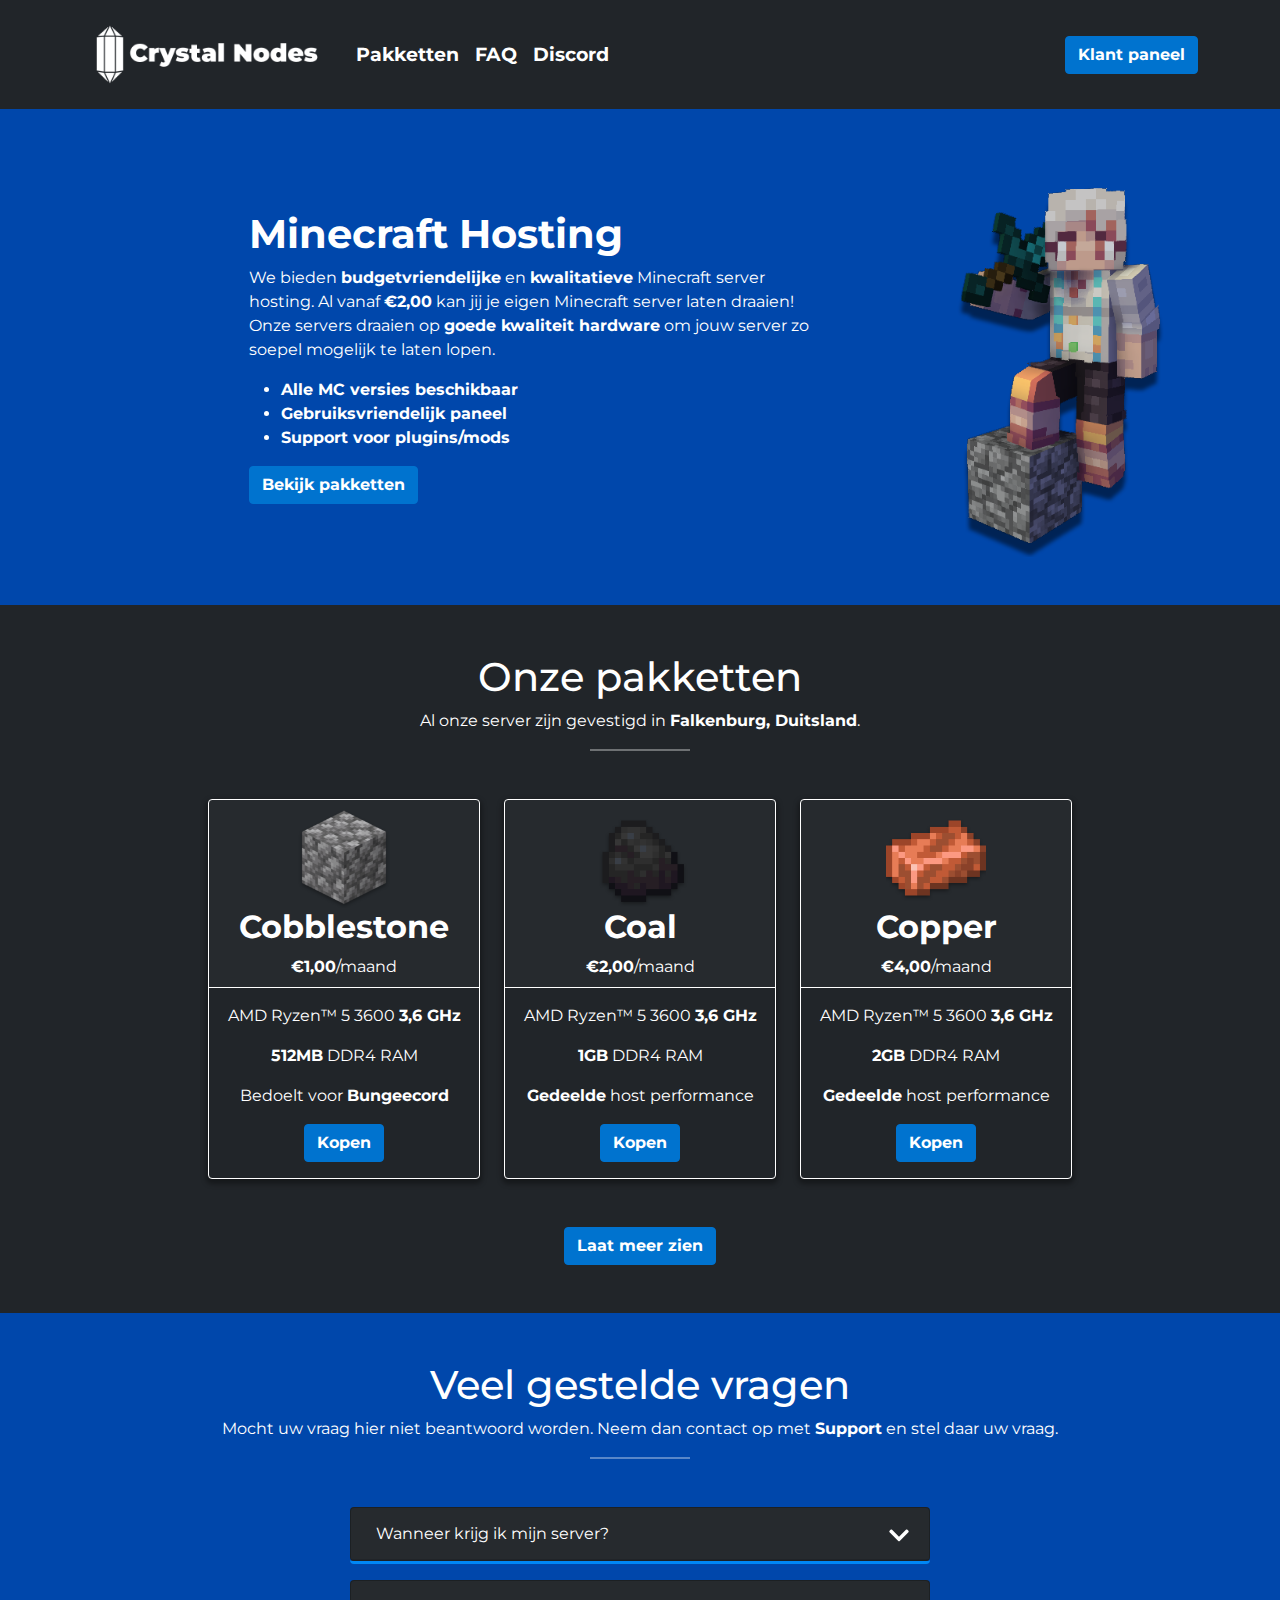
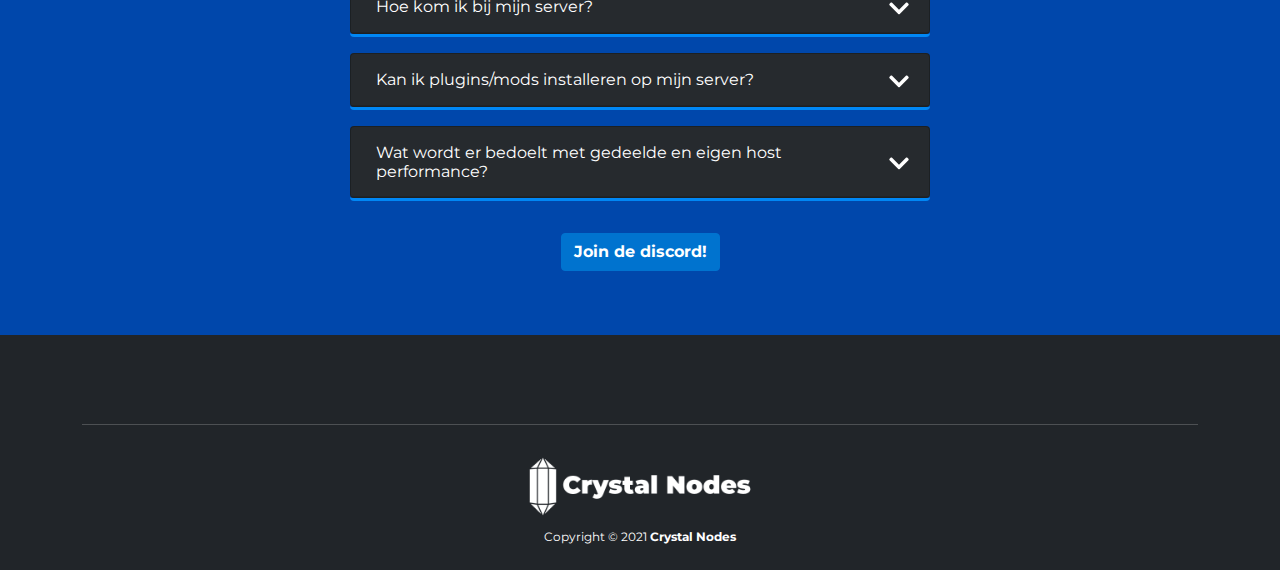
==== hosting/index.html @ 5965d4c7 "Footer aangepast" ====
<!DOCTYPE html>
<html lang="en">
<head>
    <meta charset="UTF-8">
    <meta http-equiv="X-UA-Compatible" content="IE=edge">
    <meta name="viewport" content="width=device-width, initial-scale=1.0">
    <link rel="shortcut icon" type="image/png" href="images/icons/cobblestone.png"/>
    <title>Cobble Hosting | Goedkope Minecraft server hosting!</title>
    <link rel="stylesheet" href="css/main.css">
    <link rel="stylesheet" href="css/bootstrap.min.css">
    <link rel="preconnect" href="https://fonts.googleapis.com">
    <link rel="preconnect" href="https://fonts.gstatic.com" crossorigin>
    <link href="https://fonts.googleapis.com/css2?family=Montserrat:ital,wght@0,100;0,200;0,300;0,400;0,500;0,600;0,700;0,800;0,900;1,100;1,200;1,300;1,400;1,500;1,600;1,700;1,800;1,900&display=swap" rel="stylesheet">
    <link rel="stylesheet" href="https://use.fontawesome.com/releases/v5.15.4/css/all.css" integrity="sha384-DyZ88mC6Up2uqS4h/KRgHuoeGwBcD4Ng9SiP4dIRy0EXTlnuz47vAwmeGwVChigm" crossorigin="anonymous">
</head>
<body>
    <nav class="navbar navbar-expand-lg navbar-dark bg-dark" aria-label="Eighth navbar example">
        <div class="container">
            <a class="navbar-brand" href="#">
                <img src="images/logo-new.png" width="250">
            </a>
            <button class="navbar-toggler" type="button" data-bs-toggle="collapse" data-bs-target="#navbarsExample07" aria-controls="navbarsExample07" aria-expanded="false" aria-label="Toggle navigation">
                <span class="navbar-toggler-icon"></span>
            </button>
            <div class="collapse navbar-collapse" id="navbarsExample07">
                <ul class="navbar-nav me-auto mb-2 mb-lg-0">
                    <li class="nav-item">
                        <a class="nav-link" href="#pakketten">Pakketten</a>
                    </li>
                    <li class="nav-item">
                        <a class="nav-link" href="#FAQ">FAQ</a>
                    </li>
                    <li class="nav-item">
                        <a class="nav-link" href="#" target="_blank">Discord</a>
                    </li>
                </ul>
                <a class="btn btn-primary" href="#" target="_blank" role="button">
                    <i class="fas fa-user"></i>
                    Klant paneel
                </a>
            </div>
        </div>
    </nav>
    <div class="container-fluid bg-cobalt text-white p-5">
        <div class="row justify-content-center align-items-center">
            <div class="col-lg-6">
                <h1><strong>Minecraft Hosting</strong></h1>
                <p>We bieden <strong>budgetvriendelijke</strong> en <strong>kwalitatieve</strong> Minecraft server hosting. Al vanaf <strong>€2,00</strong> kan jij je eigen Minecraft server laten draaien! Onze servers draaien op <strong>goede kwaliteit hardware</strong> om jouw server zo soepel mogelijk te laten lopen.</p>
                <ul>
                    <li><strong>Alle MC versies beschikbaar</strong></li>
                    <li><strong>Gebruiksvriendelijk paneel</strong></li>
                    <li><strong>Support voor plugins/mods</strong></li>
                </ul>
                <a class="btn btn-primary" href="#pakketten" role="button">Bekijk pakketten</a>
            </div>
            <div class="col-lg-2 desktop-only">
                <img src="images/plaatje-1.png" width="400">
            </div>
        </div>
    </div>
    <div class="container-fluid bg-dark text-white text-center" id="pakketten">
        <div class="row pakketten pt-5 justify-content-center">
            <h1>Onze pakketten</h1>
            <p>Al onze server zijn gevestigd in <strong>Falkenburg, Duitsland</strong>.</p>
            <div class="divider"></div>
        </div>
        <div class="row justify-content-center p-5">
            <div class="col-lg-3">
                <div class="card">
                    <div class="card-header">
                        <img class="icon" src="images/icons/cobblestone.png">
                        <h2><strong>Cobblestone</strong></h2>
                        <p><strong>€1,00</strong>/maand</p>
                    </div>
                    <div class="card-body">
                        <p class="card-text">AMD Ryzen™ 5 3600 <strong>3,6 GHz</strong></p>
                        <p class="card-text"><strong>512MB</strong> DDR4 RAM</p>
                        <p class="card-text">Bedoelt voor <strong>Bungeecord</strong></p>
                        <a href="#" class="btn btn-primary">
                            <i class="fas fa-shopping-cart"></i>
                            Kopen
                        </a>
                    </div>
                </div>
            </div>
            <div class="col-lg-3">
                <div class="card">
                    <div class="card-header">
                        <img class="icon" src="images/icons/coal.png">
                        <h2><strong>Coal</strong></h2>
                        <p><strong>€2,00</strong>/maand</p>
                    </div>
                    <div class="card-body">
                        <p class="card-text">AMD Ryzen™ 5 3600 <strong>3,6 GHz</strong></p>
                        <p class="card-text"><strong>1GB</strong> DDR4 RAM</p>
                        <p class="card-text"><strong>Gedeelde</strong> host performance</p>
                        <a href="#" class="btn btn-primary">
                            <i class="fas fa-shopping-cart"></i>
                            Kopen
                        </a>
                    </div>
                </div>
            </div>
            <div class="col-lg-3">
                <div class="card">
                    <div class="card-header">
                        <img class="icon" src="images/icons/copper.png">
                        <h2><strong>Copper</strong></h2>
                        <p><strong>€4,00</strong>/maand</p>
                    </div>
                    <div class="card-body">
                        <p class="card-text">AMD Ryzen™ 5 3600 <strong>3,6 GHz</strong></p>
                        <p class="card-text"><strong>2GB</strong> DDR4 RAM</p>
                        <p class="card-text"><strong>Gedeelde</strong> host performance</p>
                        <a href="#" class="btn btn-primary">
                            <i class="fas fa-shopping-cart"></i>
                            Kopen
                        </a>
                    </div>
                </div>
            </div>
        </div>
        <div class="row justify-content-center p-5 hidden" id="pakketten1">
            <div class="col-lg-3">
                <div class="card">
                    <div class="card-header">
                        <img class="icon" src="images/icons/iron.png">
                        <h2><strong>Iron</strong></h2>
                        <p><strong>€6,00</strong>/maand</p>
                    </div>
                    <div class="card-body">
                        <p class="card-text">AMD Ryzen™ 5 3600 <strong>3,6 GHz</strong></p>
                        <p class="card-text"><strong>3GB</strong> DDR4 RAM</p>
                        <p class="card-text"><strong>Gedeelde</strong> host performance</p>
                        <a href="#" class="btn btn-primary">
                            <i class="fas fa-shopping-cart"></i>
                            Kopen
                        </a>
                    </div>
                </div>
            </div>
            <div class="col-lg-3">
                <div class="card">
                    <div class="card-header">
                        <img class="icon" src="images/icons/gold.png">
                        <h2><strong>Gold</strong></h2>
                        <p><strong>€8,00</strong>/maand</p>
                    </div>
                    <div class="card-body">
                        <p class="card-text">AMD Ryzen™ 5 3600 <strong>3,6 GHz</strong></p>
                        <p class="card-text"><strong>4GB</strong> DDR4 RAM</p>
                        <p class="card-text"><strong>Gedeelde</strong> host performance</p>
                        <a href="#" class="btn btn-primary">
                            <i class="fas fa-shopping-cart"></i>
                            Kopen
                        </a>
                    </div>
                </div>
            </div>
            <div class="col-lg-3">
                <div class="card">
                    <div class="card-header">
                        <img class="icon" src="images/icons/redstone.png">
                        <h2><strong>Redstone</strong></h2>
                        <p><strong>€10,00</strong>/maand</p>
                    </div>
                    <div class="card-body">
                        <p class="card-text">AMD Ryzen™ 5 3600 <strong>3,6 GHz</strong></p>
                        <p class="card-text"><strong>5GB</strong> DDR4 RAM</p>
                        <p class="card-text"><strong>Gedeelde</strong> host performance</p>
                        <a href="#" class="btn btn-primary">
                            <i class="fas fa-shopping-cart"></i>
                            Kopen
                        </a>
                    </div>
                </div>
            </div>
        </div>
        <div class="row justify-content-center p-5 hidden" id="pakketten2">
            <div class="col-lg-3">
                <div class="card">
                    <div class="card-header">
                        <img class="icon" src="images/icons/lapis.png">
                        <h2><strong>Lapis</strong></h2>
                        <p><strong>€12,00</strong>/maand</p>
                    </div>
                    <div class="card-body">
                        <p class="card-text">AMD Ryzen™ 5 3600 <strong>3,6 GHz</strong></p>
                        <p class="card-text"><strong>6GB</strong> DDR4 RAM</p>
                        <p class="card-text"><strong>Gedeelde</strong> host performance</p>
                        <a href="#" class="btn btn-primary">
                            <i class="fas fa-shopping-cart"></i>
                            Kopen
                        </a>
                    </div>
                </div>
            </div>
            <div class="col-lg-3">
                <div class="card">
                    <div class="card-header">
                        <img class="icon" src="images/icons/emerald.png">
                        <h2><strong>Emerald</strong></h2>
                        <p><strong>€14,00</strong>/maand</p>
                    </div>
                    <div class="card-body">
                        <p class="card-text">AMD Ryzen™ 5 3600 <strong>3,6 GHz</strong></p>
                        <p class="card-text"><strong>7GB</strong> DDR4 RAM</p>
                        <p class="card-text"><strong>Gedeelde</strong> host performance</p>
                        <a href="#" class="btn btn-primary">
                            <i class="fas fa-shopping-cart"></i>
                            Kopen
                        </a>
                    </div>
                </div>
            </div>
            <div class="col-lg-3">
                <div class="card">
                    <div class="card-header">
                        <img class="icon" src="images/icons/diamond.png">
                        <h2><strong>Diamond</strong></h2>
                        <p><strong>€16,00</strong>/maand</p>
                    </div>
                    <div class="card-body">
                        <p class="card-text">AMD Ryzen™ 5 3600 <strong>3,6 GHz</strong></p>
                        <p class="card-text"><strong>8GB</strong> DDR4 RAM</p>
                        <p class="card-text"><strong>Gedeelde</strong> host performance</p>
                        <a href="#" class="btn btn-primary">
                            <i class="fas fa-shopping-cart"></i>
                            Kopen
                        </a>
                    </div>
                </div>
            </div>
        </div>
        <div class="row justify-content-center p-5 hidden" id="pakketten3">
            <div class="col-lg-3">
                <div class="card card-gold">
                    <div class="card-header card-header-gold">
                        <img class="icon" src="images/icons/netherite.png">
                        <h2><strong>Netherite</strong></h2>
                        <p><strong>€22,00</strong>/maand</p>
                    </div>
                    <div class="card-body">
                        <p class="card-text">AMD Ryzen™ 5 3600 <strong>3,6 GHz</strong></p>
                        <p class="card-text"><strong>12GB</strong> DDR4 RAM</p>
                        <p class="card-text"><strong>Eigen</strong> host performance</p>
                        <a href="#" class="btn btn-primary">
                            <i class="fas fa-shopping-cart"></i>
                            Kopen
                        </a>
                    </div>
                </div>
            </div>
            <div class="col-lg-3">
                <div class="card card-gold">
                    <div class="card-header card-header-gold">
                        <img class="icon" src="images/icons/obsidian.png">
                        <h2><strong>Obsidian</strong></h2>
                        <p><strong>€28,00</strong>/maand</p>
                    </div>
                    <div class="card-body">
                        <p class="card-text">AMD Ryzen™ 5 3600 <strong>3,6 GHz</strong></p>
                        <p class="card-text"><strong>16GB</strong> DDR4 RAM</p>
                        <p class="card-text"><strong>Eigen</strong> host performance</p>
                        <a href="#" class="btn btn-primary">
                            <i class="fas fa-shopping-cart"></i>
                            Kopen
                        </a>
                    </div>
                </div>
            </div>
            <div class="col-lg-3">
                <div class="card card-gold">
                    <div class="card-header card-header-gold">
                        <img class="icon" src="images/icons/bedrock.png">
                        <h2><strong>Bedrock</strong></h2>
                        <p><strong>€56,00</strong>/maand</p>
                    </div>
                    <div class="card-body">
                        <p class="card-text">AMD Ryzen™ 5 3600 <strong>3,6 GHz</strong></p>
                        <p class="card-text"><strong>32GB</strong> DDR4 RAM</p>
                        <p class="card-text"><strong>Eigen</strong> host performance</p>
                        <a href="#" class="btn btn-primary">
                            <i class="fas fa-shopping-cart"></i>
                            Kopen
                        </a>
                    </div>
                </div>
            </div>
        </div>
        <div class="row pakketten pb-5">
            <div class="col">
                <button type="button" class="btn btn-primary" id="pakkettenBtn">Laat meer zien</button>
            </div>
        </div>
    </div>
    <div class="container-fluid bg-cobalt text-white p-5" id="FAQ">
        <div class="row vragen pb-5 justify-content-center text-center">
            <h1>Veel gestelde vragen</h1>
            <p>Mocht uw vraag hier niet beantwoord worden. Neem dan contact op met <strong>Support</strong> en stel daar uw vraag.</p>
            <div class="divider"></div>
        </div>
        <div class="row justify-content-center">
            <div class="col-lg-6">
                <div class="accordion mb-3">
                    <div class="accordion-item bg-dark text-white">
                        <h2 class="accordion-header">
                            <button class="accordion-button text-white" type="button" data-bs-toggle="collapse" data-bs-target="#vraag1">
                                <i class="fas fa-question-circle"></i>
                                Wanneer krijg ik mijn server?
                            </button>
                        </h2>
                        <div id="vraag1" class="accordion-collapse collapse">
                            <div class="accordion-body">
                                Zo gauw je jouw betaling voltooid gaat het systeem aan de slag met het aanmaken van uw server. Dit kan enkele minuten duren. Wanneer alles voltooid is zal je een e-mail krijg met uw inloggegevens om bij de server te kunnen.
                            </div>
                        </div>
                    </div>
                </div>
                <div class="accordion mb-3">
                    <div class="accordion-item bg-dark text-white">
                        <h2 class="accordion-header">
                            <button class="accordion-button text-white" type="button" data-bs-toggle="collapse" data-bs-target="#vraag2">
                                <i class="fas fa-question-circle"></i>
                                Hoe kom ik bij mijn server?
                            </button>
                        </h2>
                        <div id="vraag2" class="accordion-collapse collapse">
                            <div class="accordion-body">
                                Als je een server hebt gekocht kan je naar <a href="#">panel.cobble.host</a> gaan. Wanneer je ingelogd bent zie je daar je server staan.
                            </div>
                        </div>
                    </div>
                </div>
                <div class="accordion mb-3">
                    <div class="accordion-item bg-dark text-white">
                        <h2 class="accordion-header">
                            <button class="accordion-button text-white" type="button" data-bs-toggle="collapse" data-bs-target="#vraag3">
                                <i class="fas fa-question-circle"></i>
                                Kan ik plugins/mods installeren op mijn server?
                            </button>
                        </h2>
                        <div id="vraag3" class="accordion-collapse collapse">
                            <div class="accordion-body">
                                Ja dit kan! Je kan doormiddel van het panel of SFTP bestanden uploaden in je server!
                            </div>
                        </div>
                    </div>
                </div>
                <div class="accordion mb-3">
                    <div class="accordion-item bg-dark text-white">
                        <h2 class="accordion-header">
                            <button class="accordion-button text-white" type="button" data-bs-toggle="collapse" data-bs-target="#vraag4">
                                <i class="fas fa-question-circle"></i>
                                Wat wordt er bedoelt met gedeelde en eigen host performance?
                            </button>
                        </h2>
                        <div id="vraag4" class="accordion-collapse collapse">
                            <div class="accordion-body">
                                <p>Gedeeld betekent dat jouw server samen draait met een aantal andere server onder een core. Je deelt de server performance met elkaar.</p>
                                <p>Vanaf hogere pakketten kom je in aanmerking om je server te laten draaien op een eigen stuk in de server. Je deelt dan geen performance met anderen.</p>
                            </div>
                        </div>
                    </div>
                </div>
            </div>
            <div class="row py-3">
                <div class="col text-center">
                    <a class="btn btn-primary" href="#" target="_blank" role="button">
                        <i class="fab fa-discord"></i>
                        Join de discord!
                    </a>
                </div>
            </div>
        </div>
    </div>
    <footer class="bg-dark text-white py-4">
        <div class="container text-center">
            <p class="socials">
                <a href="#" target="_blank">
                    <i class="fab fa-discord"></i>
                </a>
                <a href="#" target="_blank">
                    <i class="fab fa-twitter"></i>
                </a>
            </p>
            <img src="images/logo-new.png" width="250">
            <p class="m-0 copyright">
               Copyright &copy; 2021 <strong>Crystal Nodes</strong>
            </p>
        </div>
      </footer>
    <script src="js/bootstrap.bundle.min.js"></script>
    <script src="js/pakketten.js"></script>
</body>
</html>
---- hosting/css/main.css ----
* {
    font-family: 'Montserrat', sans-serif;
}

.nav-item {
    font-size: 1.2em;
    font-weight: bold;
}

.nav-link {
    color: white !important;
}

.btn {
    font-weight: bold !important;
}

.bg-cobalt {
    /*background-color: rgb(129, 227, 251);*/
    background-color: rgb(0,71,171);
}

@media only screen and (max-width: 991px) {
    .desktop-only {
        display: none;
    }

    .card {
        margin-bottom: 10px;
    }
}

.card {
    color: white;
    text-align: center;
    background-color: rgba(0,0,0,0) !important;
    border: 1px solid white !important;
    -webkit-box-shadow: 0px 3px 5px 2px rgba(0,0,0,0.35);
    -moz-box-shadow: 0px 3px 5px 2px rgba(0,0,0,0.35);
    box-shadow: 0px 3px 5px 2px rgba(0,0,0,0.35);
}

.card-header {
    background-color: rgba(255,255,255,0.025) !important;
    border-bottom: 1px solid white !important;
}

.card-gold {
    border: 2px solid rgb(0,71,171) !important;
}

.card-header-gold {
    border-bottom: 2px solid rgb(0,71,171) !important;
}

.card-header p {
    margin: 0;
}

.accordion-button:not(.collapsed)::after {
    background-image: url(../images/arrows/arrow-down.svg) !important;
    transform: rotate(0deg) !important;
}

.accordion-button::after {
    background-image: url(../images/arrows/arrow-down.svg) !important;
}

.icon {
    width: 100px;
}

.socials a {
    color: white;
    text-decoration: none;
    padding: 5px;
}

.socials a:hover {
    color: rgb(189, 189, 189);
}

.socials a i {
    font-size: 30px;
}

.accordion-body p {
    margin-bottom: 0 !important;
}

.hidden {
    display: none !important;
}

.animation {
    animation-name: fadeIn;
    animation-duration: 1s;
}

@keyframes fadeIn {
    0%   {opacity: 0;}
    100% {opacity: 1;}
}

.accordion-button:focus {
    outline: none !important;
    box-shadow: none !important;
}

.btn {
    background-color: rgb(0,115,207) !important;
    border-color: rgb(0,115,207) !important;
}

.btn:hover {
    background-color: rgb(0, 135, 245) !important;
    border-color: rgb(0, 135, 245) !important;
}

.accordion {
    border-radius: .25em;
    border-bottom: 3px solid rgb(0, 135, 245) !important;
}

.accordion-button {
    background-color: rgba(255,255,255,0.025) !important;
}

.divider {
    width: 100px !important;
    border: 1px solid rgba(255,255,255,0.35);
}

.socials {
    padding-bottom: 20px;
    margin-bottom: 20px !important;
    border-bottom: 1px solid rgba(255,255,255,0.20);
}

.fa-question-circle {
    padding-right: 5px;
}

.copyright {
    font-size: 0.75em;
}
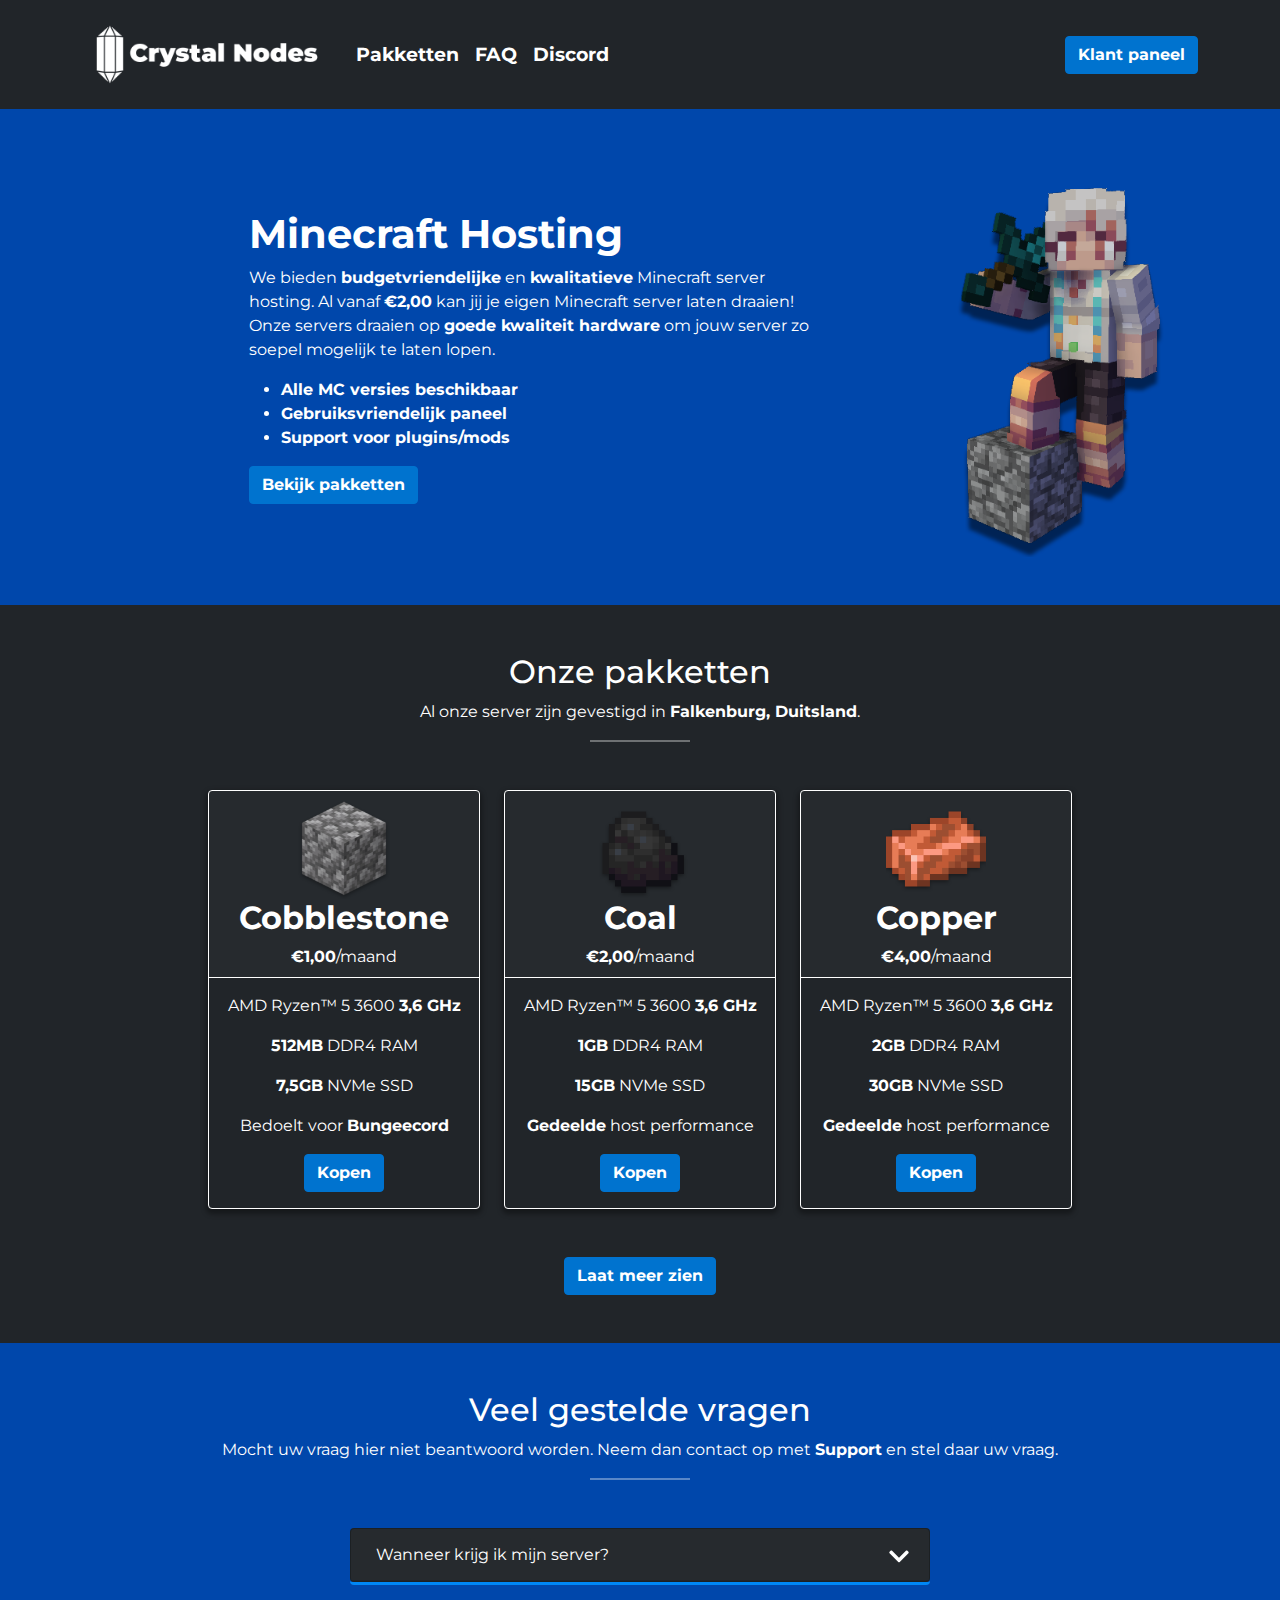
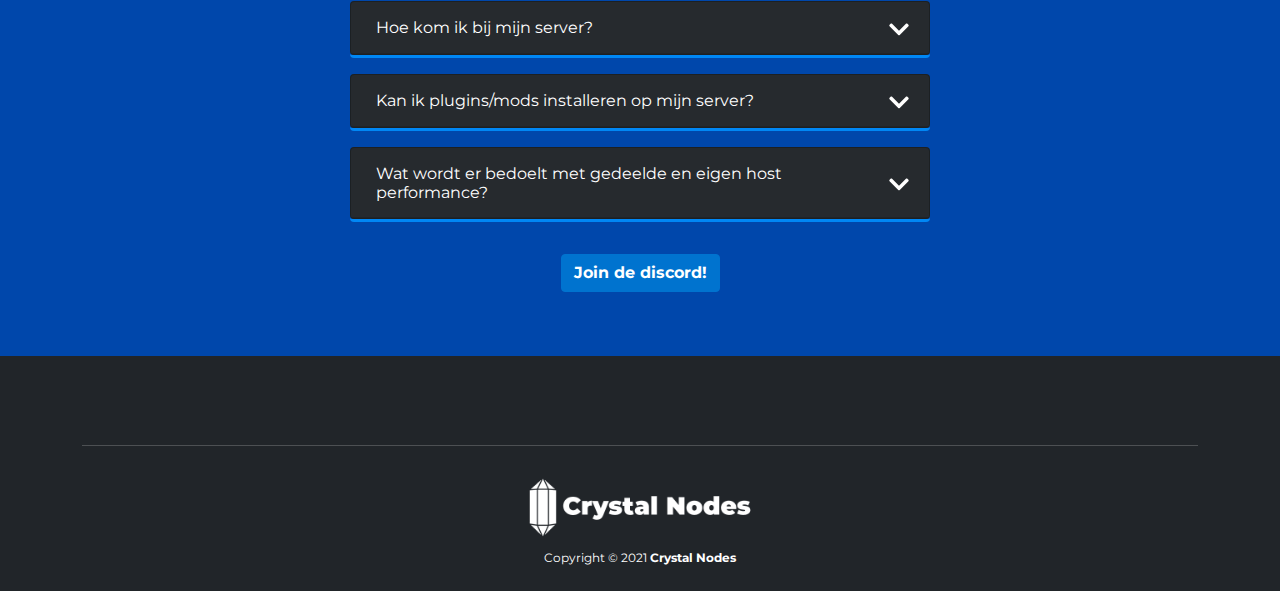
==== commit 96df739f: "Aanpassing voor SEO" ====
--- a/hosting/index.html
+++ b/hosting/index.html
@@ -4,20 +4,27 @@
     <meta charset="UTF-8">
     <meta http-equiv="X-UA-Compatible" content="IE=edge">
     <meta name="viewport" content="width=device-width, initial-scale=1.0">
-    <link rel="shortcut icon" type="image/png" href="images/icons/cobblestone.png"/>
-    <title>Cobble Hosting | Goedkope Minecraft server hosting!</title>
+    <link rel="shortcut icon" type="image/png" href="images/favicon.png"/>
+    <!-- SEO tags -->
+    <title>Crystal Nodes | Goedkope Minecraft server hosting!</title>
+    <meta name="description" content="We bieden budgetvriendelijke en kwalitatieve Minecraft server hosting. Al vanaf €2,00 kan jij je eigen Minecraft server laten draaien! Onze servers draaien op goede kwaliteit hardware om jouw server zo soepel mogelijk te laten lopen.">
+    <meta name="og:title" property="og:title" content="Crystal Nodes | Goedkope Minecraft server hosting!">
+    <meta name="robots" content="index, follow">
+    <!-- CSS tags -->
     <link rel="stylesheet" href="css/main.css">
     <link rel="stylesheet" href="css/bootstrap.min.css">
+    <!-- Google Fonts -->
     <link rel="preconnect" href="https://fonts.googleapis.com">
     <link rel="preconnect" href="https://fonts.gstatic.com" crossorigin>
     <link href="https://fonts.googleapis.com/css2?family=Montserrat:ital,wght@0,100;0,200;0,300;0,400;0,500;0,600;0,700;0,800;0,900;1,100;1,200;1,300;1,400;1,500;1,600;1,700;1,800;1,900&display=swap" rel="stylesheet">
+    <!-- Font Awesome -->
     <link rel="stylesheet" href="https://use.fontawesome.com/releases/v5.15.4/css/all.css" integrity="sha384-DyZ88mC6Up2uqS4h/KRgHuoeGwBcD4Ng9SiP4dIRy0EXTlnuz47vAwmeGwVChigm" crossorigin="anonymous">
 </head>
 <body>
     <nav class="navbar navbar-expand-lg navbar-dark bg-dark" aria-label="Eighth navbar example">
         <div class="container">
             <a class="navbar-brand" href="#">
-                <img src="images/logo-new.png" width="250">
+                <img src="images/logo.png" alt="Crystal Nodes logo" width="250">
             </a>
             <button class="navbar-toggler" type="button" data-bs-toggle="collapse" data-bs-target="#navbarsExample07" aria-controls="navbarsExample07" aria-expanded="false" aria-label="Toggle navigation">
                 <span class="navbar-toggler-icon"></span>
@@ -54,13 +61,13 @@
                 <a class="btn btn-primary" href="#pakketten" role="button">Bekijk pakketten</a>
             </div>
             <div class="col-lg-2 desktop-only">
-                <img src="images/plaatje-1.png" width="400">
+                <img src="images/banner.png" alt="Banner image" width="400">
             </div>
         </div>
     </div>
     <div class="container-fluid bg-dark text-white text-center" id="pakketten">
         <div class="row pakketten pt-5 justify-content-center">
-            <h1>Onze pakketten</h1>
+            <h2>Onze pakketten</h2>
             <p>Al onze server zijn gevestigd in <strong>Falkenburg, Duitsland</strong>.</p>
             <div class="divider"></div>
         </div>
@@ -68,13 +75,14 @@
             <div class="col-lg-3">
                 <div class="card">
                     <div class="card-header">
-                        <img class="icon" src="images/icons/cobblestone.png">
+                        <img class="icon" src="images/icons/cobblestone.png" alt="Cobblestone icon">
                         <h2><strong>Cobblestone</strong></h2>
                         <p><strong>€1,00</strong>/maand</p>
                     </div>
                     <div class="card-body">
                         <p class="card-text">AMD Ryzen™ 5 3600 <strong>3,6 GHz</strong></p>
                         <p class="card-text"><strong>512MB</strong> DDR4 RAM</p>
+                        <p class="card-text"><strong>7,5GB</strong> NVMe SSD</p>
                         <p class="card-text">Bedoelt voor <strong>Bungeecord</strong></p>
                         <a href="#" class="btn btn-primary">
                             <i class="fas fa-shopping-cart"></i>
@@ -86,31 +94,33 @@
             <div class="col-lg-3">
                 <div class="card">
                     <div class="card-header">
-                        <img class="icon" src="images/icons/coal.png">
+                        <img class="icon" src="images/icons/coal.png" alt="Coal icon">
                         <h2><strong>Coal</strong></h2>
                         <p><strong>€2,00</strong>/maand</p>
                     </div>
                     <div class="card-body">
                         <p class="card-text">AMD Ryzen™ 5 3600 <strong>3,6 GHz</strong></p>
                         <p class="card-text"><strong>1GB</strong> DDR4 RAM</p>
-                        <p class="card-text"><strong>Gedeelde</strong> host performance</p>
-                        <a href="#" class="btn btn-primary">
-                            <i class="fas fa-shopping-cart"></i>
-                            Kopen
-                        </a>
-                    </div>
-                </div>
-            </div>
-            <div class="col-lg-3">
-                <div class="card">
-                    <div class="card-header">
-                        <img class="icon" src="images/icons/copper.png">
+                        <p class="card-text"><strong>15GB</strong> NVMe SSD</p>
+                        <p class="card-text"><strong>Gedeelde</strong> host performance</p>
+                        <a href="#" class="btn btn-primary">
+                            <i class="fas fa-shopping-cart"></i>
+                            Kopen
+                        </a>
+                    </div>
+                </div>
+            </div>
+            <div class="col-lg-3">
+                <div class="card">
+                    <div class="card-header">
+                        <img class="icon" src="images/icons/copper.png" alt="Copper icon">
                         <h2><strong>Copper</strong></h2>
                         <p><strong>€4,00</strong>/maand</p>
                     </div>
                     <div class="card-body">
                         <p class="card-text">AMD Ryzen™ 5 3600 <strong>3,6 GHz</strong></p>
                         <p class="card-text"><strong>2GB</strong> DDR4 RAM</p>
+                        <p class="card-text"><strong>30GB</strong> NVMe SSD</p>
                         <p class="card-text"><strong>Gedeelde</strong> host performance</p>
                         <a href="#" class="btn btn-primary">
                             <i class="fas fa-shopping-cart"></i>
@@ -124,49 +134,52 @@
             <div class="col-lg-3">
                 <div class="card">
                     <div class="card-header">
-                        <img class="icon" src="images/icons/iron.png">
+                        <img class="icon" src="images/icons/iron.png" alt="Iron icon">
                         <h2><strong>Iron</strong></h2>
                         <p><strong>€6,00</strong>/maand</p>
                     </div>
                     <div class="card-body">
                         <p class="card-text">AMD Ryzen™ 5 3600 <strong>3,6 GHz</strong></p>
                         <p class="card-text"><strong>3GB</strong> DDR4 RAM</p>
-                        <p class="card-text"><strong>Gedeelde</strong> host performance</p>
-                        <a href="#" class="btn btn-primary">
-                            <i class="fas fa-shopping-cart"></i>
-                            Kopen
-                        </a>
-                    </div>
-                </div>
-            </div>
-            <div class="col-lg-3">
-                <div class="card">
-                    <div class="card-header">
-                        <img class="icon" src="images/icons/gold.png">
+                        <p class="card-text"><strong>45GB</strong> NVMe SSD</p>
+                        <p class="card-text"><strong>Gedeelde</strong> host performance</p>
+                        <a href="#" class="btn btn-primary">
+                            <i class="fas fa-shopping-cart"></i>
+                            Kopen
+                        </a>
+                    </div>
+                </div>
+            </div>
+            <div class="col-lg-3">
+                <div class="card">
+                    <div class="card-header">
+                        <img class="icon" src="images/icons/gold.png" alt="Gold icon">
                         <h2><strong>Gold</strong></h2>
                         <p><strong>€8,00</strong>/maand</p>
                     </div>
                     <div class="card-body">
                         <p class="card-text">AMD Ryzen™ 5 3600 <strong>3,6 GHz</strong></p>
                         <p class="card-text"><strong>4GB</strong> DDR4 RAM</p>
-                        <p class="card-text"><strong>Gedeelde</strong> host performance</p>
-                        <a href="#" class="btn btn-primary">
-                            <i class="fas fa-shopping-cart"></i>
-                            Kopen
-                        </a>
-                    </div>
-                </div>
-            </div>
-            <div class="col-lg-3">
-                <div class="card">
-                    <div class="card-header">
-                        <img class="icon" src="images/icons/redstone.png">
+                        <p class="card-text"><strong>60GB</strong> NVMe SSD</p>
+                        <p class="card-text"><strong>Gedeelde</strong> host performance</p>
+                        <a href="#" class="btn btn-primary">
+                            <i class="fas fa-shopping-cart"></i>
+                            Kopen
+                        </a>
+                    </div>
+                </div>
+            </div>
+            <div class="col-lg-3">
+                <div class="card">
+                    <div class="card-header">
+                        <img class="icon" src="images/icons/redstone.png" alt="Redstone icon">
                         <h2><strong>Redstone</strong></h2>
                         <p><strong>€10,00</strong>/maand</p>
                     </div>
                     <div class="card-body">
                         <p class="card-text">AMD Ryzen™ 5 3600 <strong>3,6 GHz</strong></p>
                         <p class="card-text"><strong>5GB</strong> DDR4 RAM</p>
+                        <p class="card-text"><strong>75GB</strong> NVMe SSD</p>
                         <p class="card-text"><strong>Gedeelde</strong> host performance</p>
                         <a href="#" class="btn btn-primary">
                             <i class="fas fa-shopping-cart"></i>
@@ -180,49 +193,52 @@
             <div class="col-lg-3">
                 <div class="card">
                     <div class="card-header">
-                        <img class="icon" src="images/icons/lapis.png">
+                        <img class="icon" src="images/icons/lapis.png" alt="Lapis icon">
                         <h2><strong>Lapis</strong></h2>
                         <p><strong>€12,00</strong>/maand</p>
                     </div>
                     <div class="card-body">
                         <p class="card-text">AMD Ryzen™ 5 3600 <strong>3,6 GHz</strong></p>
                         <p class="card-text"><strong>6GB</strong> DDR4 RAM</p>
-                        <p class="card-text"><strong>Gedeelde</strong> host performance</p>
-                        <a href="#" class="btn btn-primary">
-                            <i class="fas fa-shopping-cart"></i>
-                            Kopen
-                        </a>
-                    </div>
-                </div>
-            </div>
-            <div class="col-lg-3">
-                <div class="card">
-                    <div class="card-header">
-                        <img class="icon" src="images/icons/emerald.png">
+                        <p class="card-text"><strong>90GB</strong> NVMe SSD</p>
+                        <p class="card-text"><strong>Gedeelde</strong> host performance</p>
+                        <a href="#" class="btn btn-primary">
+                            <i class="fas fa-shopping-cart"></i>
+                            Kopen
+                        </a>
+                    </div>
+                </div>
+            </div>
+            <div class="col-lg-3">
+                <div class="card">
+                    <div class="card-header">
+                        <img class="icon" src="images/icons/emerald.png" alt="Emerald icon">
                         <h2><strong>Emerald</strong></h2>
                         <p><strong>€14,00</strong>/maand</p>
                     </div>
                     <div class="card-body">
                         <p class="card-text">AMD Ryzen™ 5 3600 <strong>3,6 GHz</strong></p>
                         <p class="card-text"><strong>7GB</strong> DDR4 RAM</p>
-                        <p class="card-text"><strong>Gedeelde</strong> host performance</p>
-                        <a href="#" class="btn btn-primary">
-                            <i class="fas fa-shopping-cart"></i>
-                            Kopen
-                        </a>
-                    </div>
-                </div>
-            </div>
-            <div class="col-lg-3">
-                <div class="card">
-                    <div class="card-header">
-                        <img class="icon" src="images/icons/diamond.png">
+                        <p class="card-text"><strong>105GB</strong> NVMe SSD</p>
+                        <p class="card-text"><strong>Gedeelde</strong> host performance</p>
+                        <a href="#" class="btn btn-primary">
+                            <i class="fas fa-shopping-cart"></i>
+                            Kopen
+                        </a>
+                    </div>
+                </div>
+            </div>
+            <div class="col-lg-3">
+                <div class="card">
+                    <div class="card-header">
+                        <img class="icon" src="images/icons/diamond.png" alt="Diamond icon">
                         <h2><strong>Diamond</strong></h2>
                         <p><strong>€16,00</strong>/maand</p>
                     </div>
                     <div class="card-body">
                         <p class="card-text">AMD Ryzen™ 5 3600 <strong>3,6 GHz</strong></p>
                         <p class="card-text"><strong>8GB</strong> DDR4 RAM</p>
+                        <p class="card-text"><strong>120GB</strong> NVMe SSD</p>
                         <p class="card-text"><strong>Gedeelde</strong> host performance</p>
                         <a href="#" class="btn btn-primary">
                             <i class="fas fa-shopping-cart"></i>
@@ -236,13 +252,14 @@
             <div class="col-lg-3">
                 <div class="card card-gold">
                     <div class="card-header card-header-gold">
-                        <img class="icon" src="images/icons/netherite.png">
+                        <img class="icon" src="images/icons/netherite.png" alt="Netherite icon">
                         <h2><strong>Netherite</strong></h2>
                         <p><strong>€22,00</strong>/maand</p>
                     </div>
                     <div class="card-body">
                         <p class="card-text">AMD Ryzen™ 5 3600 <strong>3,6 GHz</strong></p>
                         <p class="card-text"><strong>12GB</strong> DDR4 RAM</p>
+                        <p class="card-text"><strong>180GB</strong> NVMe SSD</p>
                         <p class="card-text"><strong>Eigen</strong> host performance</p>
                         <a href="#" class="btn btn-primary">
                             <i class="fas fa-shopping-cart"></i>
@@ -254,13 +271,14 @@
             <div class="col-lg-3">
                 <div class="card card-gold">
                     <div class="card-header card-header-gold">
-                        <img class="icon" src="images/icons/obsidian.png">
+                        <img class="icon" src="images/icons/obsidian.png" alt="Obsidian icon">
                         <h2><strong>Obsidian</strong></h2>
                         <p><strong>€28,00</strong>/maand</p>
                     </div>
                     <div class="card-body">
                         <p class="card-text">AMD Ryzen™ 5 3600 <strong>3,6 GHz</strong></p>
                         <p class="card-text"><strong>16GB</strong> DDR4 RAM</p>
+                        <p class="card-text"><strong>240GB</strong> NVMe SSD</p>
                         <p class="card-text"><strong>Eigen</strong> host performance</p>
                         <a href="#" class="btn btn-primary">
                             <i class="fas fa-shopping-cart"></i>
@@ -272,13 +290,14 @@
             <div class="col-lg-3">
                 <div class="card card-gold">
                     <div class="card-header card-header-gold">
-                        <img class="icon" src="images/icons/bedrock.png">
+                        <img class="icon" src="images/icons/bedrock.png" alt="Bedrock icon">
                         <h2><strong>Bedrock</strong></h2>
                         <p><strong>€56,00</strong>/maand</p>
                     </div>
                     <div class="card-body">
                         <p class="card-text">AMD Ryzen™ 5 3600 <strong>3,6 GHz</strong></p>
                         <p class="card-text"><strong>32GB</strong> DDR4 RAM</p>
+                        <p class="card-text"><strong>480GB</strong> NVMe SSD</p>
                         <p class="card-text"><strong>Eigen</strong> host performance</p>
                         <a href="#" class="btn btn-primary">
                             <i class="fas fa-shopping-cart"></i>
@@ -296,7 +315,7 @@
     </div>
     <div class="container-fluid bg-cobalt text-white p-5" id="FAQ">
         <div class="row vragen pb-5 justify-content-center text-center">
-            <h1>Veel gestelde vragen</h1>
+            <h2>Veel gestelde vragen</h2>
             <p>Mocht uw vraag hier niet beantwoord worden. Neem dan contact op met <strong>Support</strong> en stel daar uw vraag.</p>
             <div class="divider"></div>
         </div>
@@ -384,7 +403,7 @@
                     <i class="fab fa-twitter"></i>
                 </a>
             </p>
-            <img src="images/logo-new.png" width="250">
+            <img src="images/logo.png" alt="Crystal Nodes logo" width="250">
             <p class="m-0 copyright">
                Copyright &copy; 2021 <strong>Crystal Nodes</strong>
             </p>
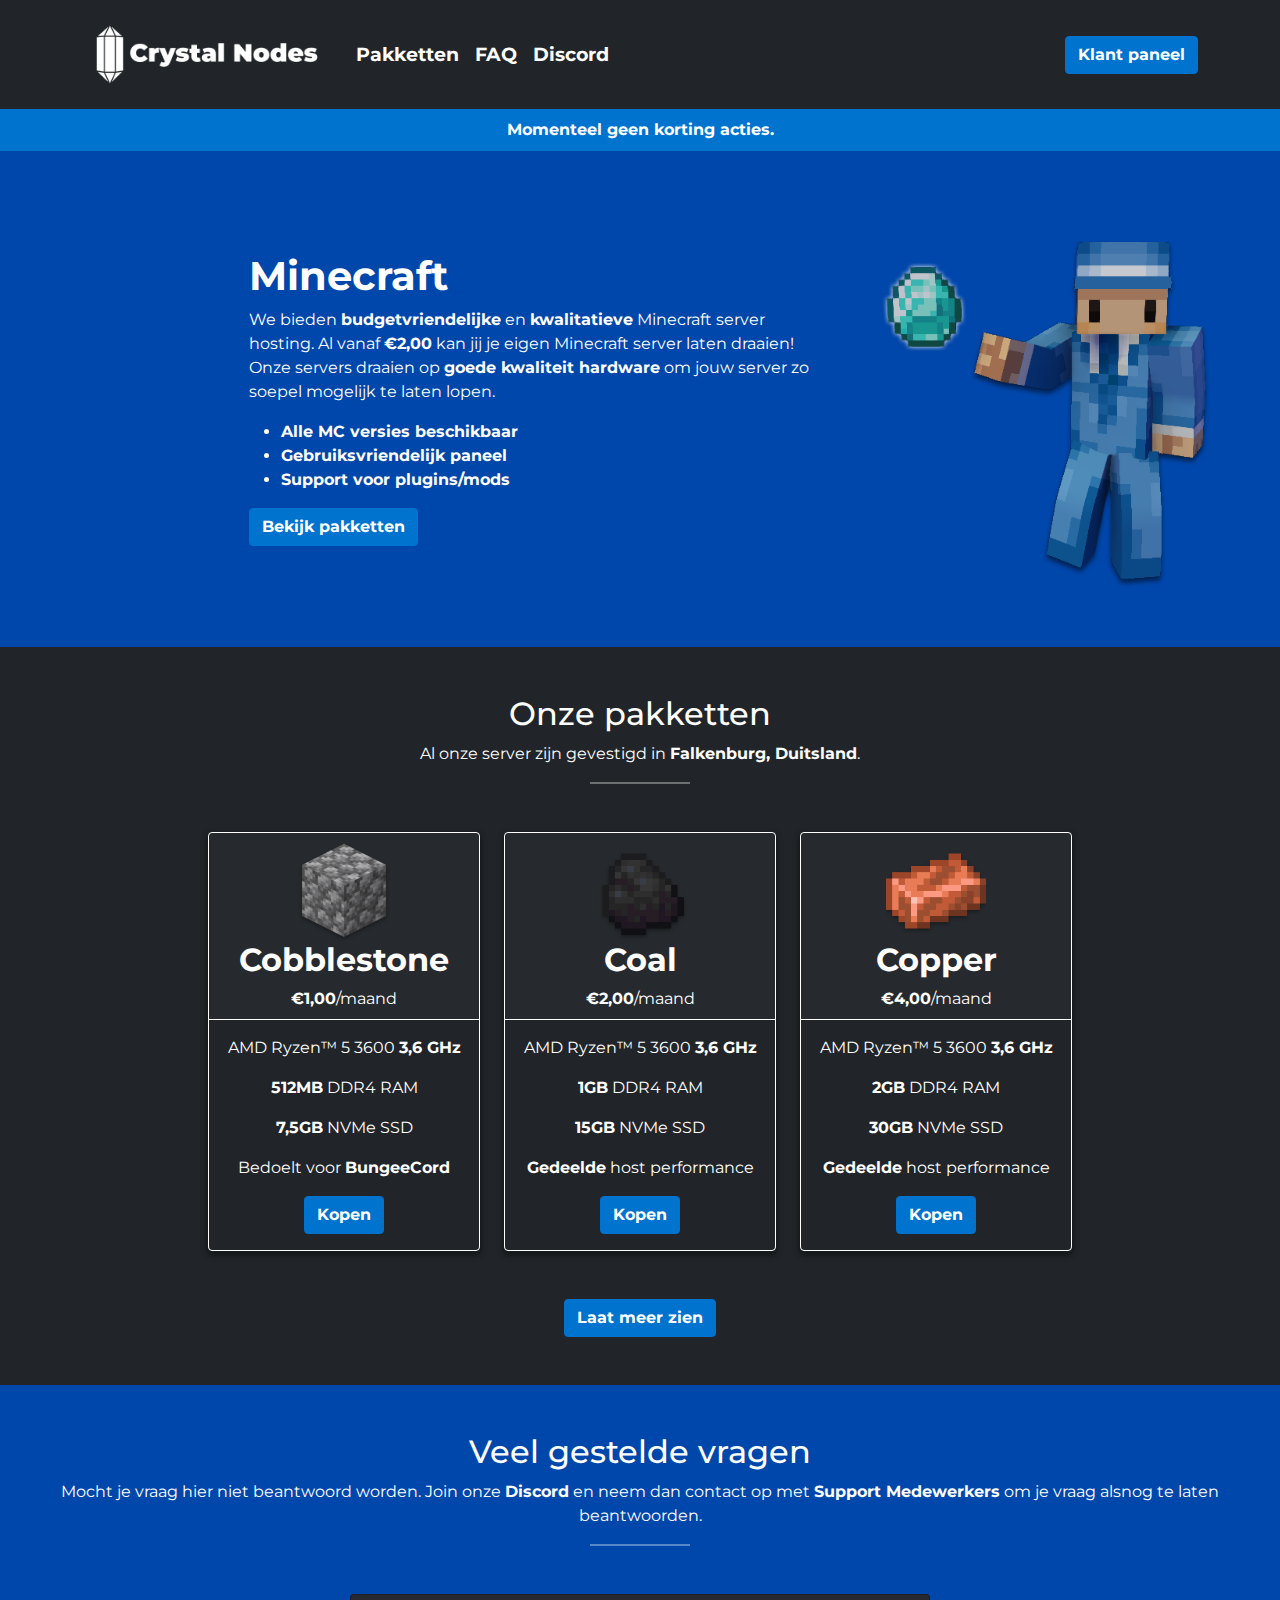
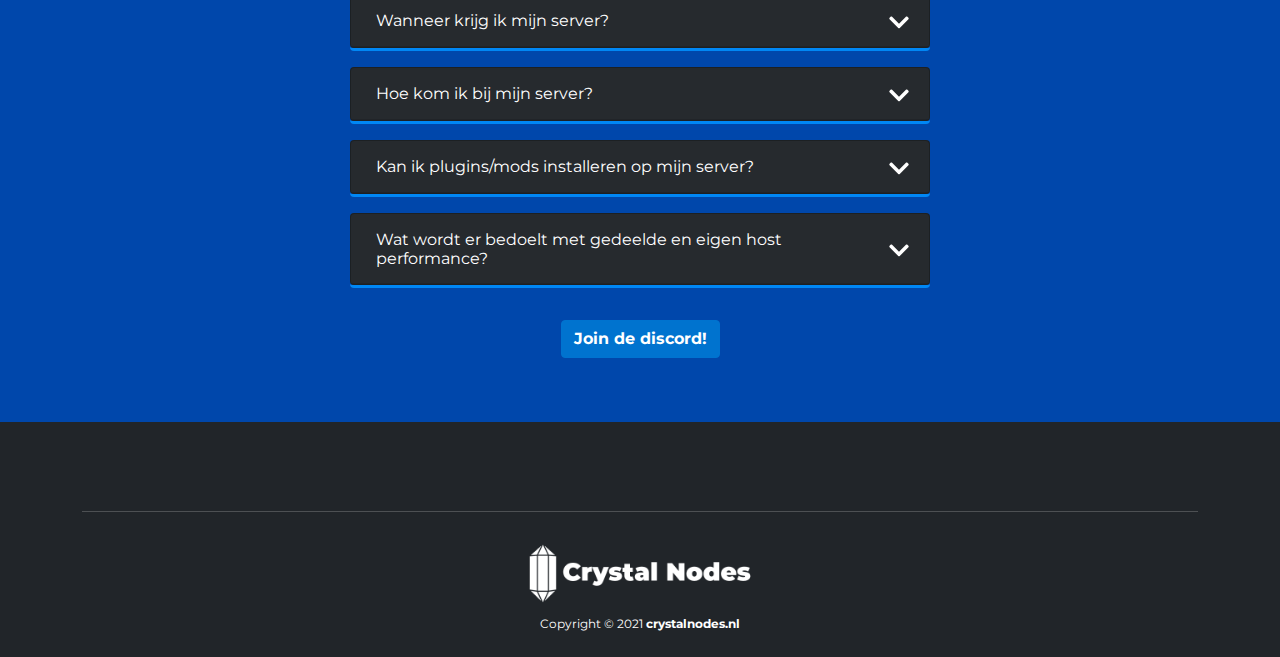
==== commit 7b9b29f9: "Animaties en andere toevoegingen" ====
--- a/hosting/index.html
+++ b/hosting/index.html
@@ -21,7 +21,7 @@
     <link rel="stylesheet" href="https://use.fontawesome.com/releases/v5.15.4/css/all.css" integrity="sha384-DyZ88mC6Up2uqS4h/KRgHuoeGwBcD4Ng9SiP4dIRy0EXTlnuz47vAwmeGwVChigm" crossorigin="anonymous">
 </head>
 <body>
-    <nav class="navbar navbar-expand-lg navbar-dark bg-dark" aria-label="Eighth navbar example">
+    <nav class="navbar navbar-expand-lg navbar-dark bg-dark">
         <div class="container">
             <a class="navbar-brand" href="#">
                 <img src="images/logo.png" alt="Crystal Nodes logo" width="250">
@@ -38,7 +38,7 @@
                         <a class="nav-link" href="#FAQ">FAQ</a>
                     </li>
                     <li class="nav-item">
-                        <a class="nav-link" href="#" target="_blank">Discord</a>
+                        <a class="nav-link" href="http://discord.crystalnodes.nl/" target="_blank"><i class="fab fa-discord"></i> Discord</a>
                     </li>
                 </ul>
                 <a class="btn btn-primary" href="#" target="_blank" role="button">
@@ -48,10 +48,17 @@
             </div>
         </div>
     </nav>
+    <div class="container-fluid bg-trueblue text-white text-center p-1">
+        <p class="korting"><strong>
+            <i class="fas fa-exclamation"></i>
+            Momenteel geen korting acties.
+            <i class="fas fa-exclamation"></i>
+        </strong></p>
+    </div>
     <div class="container-fluid bg-cobalt text-white p-5">
         <div class="row justify-content-center align-items-center">
             <div class="col-lg-6">
-                <h1><strong>Minecraft Hosting</strong></h1>
+                <h1><strong id="h1"></strong></h1>
                 <p>We bieden <strong>budgetvriendelijke</strong> en <strong>kwalitatieve</strong> Minecraft server hosting. Al vanaf <strong>€2,00</strong> kan jij je eigen Minecraft server laten draaien! Onze servers draaien op <strong>goede kwaliteit hardware</strong> om jouw server zo soepel mogelijk te laten lopen.</p>
                 <ul>
                     <li><strong>Alle MC versies beschikbaar</strong></li>
@@ -61,7 +68,7 @@
                 <a class="btn btn-primary" href="#pakketten" role="button">Bekijk pakketten</a>
             </div>
             <div class="col-lg-2 desktop-only">
-                <img src="images/banner.png" alt="Banner image" width="400">
+                <img src="images/banner-2.png" alt="Banner image" width="400">
             </div>
         </div>
     </div>
@@ -73,7 +80,7 @@
         </div>
         <div class="row justify-content-center p-5">
             <div class="col-lg-3">
-                <div class="card">
+                <div class="card card-hover">
                     <div class="card-header">
                         <img class="icon" src="images/icons/cobblestone.png" alt="Cobblestone icon">
                         <h2><strong>Cobblestone</strong></h2>
@@ -83,16 +90,16 @@
                         <p class="card-text">AMD Ryzen™ 5 3600 <strong>3,6 GHz</strong></p>
                         <p class="card-text"><strong>512MB</strong> DDR4 RAM</p>
                         <p class="card-text"><strong>7,5GB</strong> NVMe SSD</p>
-                        <p class="card-text">Bedoelt voor <strong>Bungeecord</strong></p>
-                        <a href="#" class="btn btn-primary">
-                            <i class="fas fa-shopping-cart"></i>
-                            Kopen
-                        </a>
-                    </div>
-                </div>
-            </div>
-            <div class="col-lg-3">
-                <div class="card">
+                        <p class="card-text">Bedoelt voor <strong>BungeeCord</strong></p>
+                        <a href="#" class="btn btn-primary">
+                            <i class="fas fa-shopping-cart"></i>
+                            Kopen
+                        </a>
+                    </div>
+                </div>
+            </div>
+            <div class="col-lg-3">
+                <div class="card card-hover">
                     <div class="card-header">
                         <img class="icon" src="images/icons/coal.png" alt="Coal icon">
                         <h2><strong>Coal</strong></h2>
@@ -111,7 +118,7 @@
                 </div>
             </div>
             <div class="col-lg-3">
-                <div class="card">
+                <div class="card card-hover">
                     <div class="card-header">
                         <img class="icon" src="images/icons/copper.png" alt="Copper icon">
                         <h2><strong>Copper</strong></h2>
@@ -132,7 +139,7 @@
         </div>
         <div class="row justify-content-center p-5 hidden" id="pakketten1">
             <div class="col-lg-3">
-                <div class="card">
+                <div class="card card-hover">
                     <div class="card-header">
                         <img class="icon" src="images/icons/iron.png" alt="Iron icon">
                         <h2><strong>Iron</strong></h2>
@@ -151,8 +158,11 @@
                 </div>
             </div>
             <div class="col-lg-3">
-                <div class="card">
-                    <div class="card-header">
+                <div class="card card-hover">
+                    <div class="card-header">
+                        <div class="extra-tekst">
+                            <p><strong>Meest populair!</strong></p>
+                        </div>
                         <img class="icon" src="images/icons/gold.png" alt="Gold icon">
                         <h2><strong>Gold</strong></h2>
                         <p><strong>€8,00</strong>/maand</p>
@@ -170,7 +180,7 @@
                 </div>
             </div>
             <div class="col-lg-3">
-                <div class="card">
+                <div class="card card-hover">
                     <div class="card-header">
                         <img class="icon" src="images/icons/redstone.png" alt="Redstone icon">
                         <h2><strong>Redstone</strong></h2>
@@ -191,7 +201,7 @@
         </div>
         <div class="row justify-content-center p-5 hidden" id="pakketten2">
             <div class="col-lg-3">
-                <div class="card">
+                <div class="card card-hover">
                     <div class="card-header">
                         <img class="icon" src="images/icons/lapis.png" alt="Lapis icon">
                         <h2><strong>Lapis</strong></h2>
@@ -210,7 +220,7 @@
                 </div>
             </div>
             <div class="col-lg-3">
-                <div class="card">
+                <div class="card card-hover">
                     <div class="card-header">
                         <img class="icon" src="images/icons/emerald.png" alt="Emerald icon">
                         <h2><strong>Emerald</strong></h2>
@@ -229,7 +239,7 @@
                 </div>
             </div>
             <div class="col-lg-3">
-                <div class="card">
+                <div class="card card-hover">
                     <div class="card-header">
                         <img class="icon" src="images/icons/diamond.png" alt="Diamond icon">
                         <h2><strong>Diamond</strong></h2>
@@ -250,7 +260,7 @@
         </div>
         <div class="row justify-content-center p-5 hidden" id="pakketten3">
             <div class="col-lg-3">
-                <div class="card card-gold">
+                <div class="card card-hover card-gold">
                     <div class="card-header card-header-gold">
                         <img class="icon" src="images/icons/netherite.png" alt="Netherite icon">
                         <h2><strong>Netherite</strong></h2>
@@ -269,7 +279,7 @@
                 </div>
             </div>
             <div class="col-lg-3">
-                <div class="card card-gold">
+                <div class="card card-hover card-gold">
                     <div class="card-header card-header-gold">
                         <img class="icon" src="images/icons/obsidian.png" alt="Obsidian icon">
                         <h2><strong>Obsidian</strong></h2>
@@ -288,8 +298,11 @@
                 </div>
             </div>
             <div class="col-lg-3">
-                <div class="card card-gold">
+                <div class="card card-hover card-gold">
                     <div class="card-header card-header-gold">
+                        <div class="extra-tekst">
+                            <p><strong>Beste voor je prijs!</strong></p>
+                        </div>
                         <img class="icon" src="images/icons/bedrock.png" alt="Bedrock icon">
                         <h2><strong>Bedrock</strong></h2>
                         <p><strong>€56,00</strong>/maand</p>
@@ -316,7 +329,7 @@
     <div class="container-fluid bg-cobalt text-white p-5" id="FAQ">
         <div class="row vragen pb-5 justify-content-center text-center">
             <h2>Veel gestelde vragen</h2>
-            <p>Mocht uw vraag hier niet beantwoord worden. Neem dan contact op met <strong>Support</strong> en stel daar uw vraag.</p>
+            <p>Mocht je vraag hier niet beantwoord worden. Join onze <strong>Discord</strong> en neem dan contact op met <strong>Support Medewerkers</strong> om je vraag alsnog te laten beantwoorden.</p>
             <div class="divider"></div>
         </div>
         <div class="row justify-content-center">
@@ -385,7 +398,7 @@
             </div>
             <div class="row py-3">
                 <div class="col text-center">
-                    <a class="btn btn-primary" href="#" target="_blank" role="button">
+                    <a class="btn btn-primary" href="http://discord.crystalnodes.nl/" target="_blank" role="button">
                         <i class="fab fa-discord"></i>
                         Join de discord!
                     </a>
@@ -396,7 +409,7 @@
     <footer class="bg-dark text-white py-4">
         <div class="container text-center">
             <p class="socials">
-                <a href="#" target="_blank">
+                <a href="http://discord.crystalnodes.nl/" target="_blank">
                     <i class="fab fa-discord"></i>
                 </a>
                 <a href="#" target="_blank">
@@ -405,11 +418,12 @@
             </p>
             <img src="images/logo.png" alt="Crystal Nodes logo" width="250">
             <p class="m-0 copyright">
-               Copyright &copy; 2021 <strong>Crystal Nodes</strong>
+               Copyright &copy; 2021 <strong>crystalnodes.nl</strong>
             </p>
         </div>
       </footer>
     <script src="js/bootstrap.bundle.min.js"></script>
     <script src="js/pakketten.js"></script>
+    <script src="js/h1.js"></script>
 </body>
 </html>--- a/hosting/css/main.css
+++ b/hosting/css/main.css
@@ -38,6 +38,7 @@
     -webkit-box-shadow: 0px 3px 5px 2px rgba(0,0,0,0.35);
     -moz-box-shadow: 0px 3px 5px 2px rgba(0,0,0,0.35);
     box-shadow: 0px 3px 5px 2px rgba(0,0,0,0.35);
+    transition: 0.1s linear;
 }
 
 .card-header {
@@ -58,12 +59,12 @@
 }
 
 .accordion-button:not(.collapsed)::after {
-    background-image: url(../images/arrows/arrow-down.svg) !important;
+    background-image: url(../images/arrow-down.svg) !important;
     transform: rotate(0deg) !important;
 }
 
 .accordion-button::after {
-    background-image: url(../images/arrows/arrow-down.svg) !important;
+    background-image: url(../images/arrow-down.svg) !important;
 }
 
 .icon {
@@ -74,10 +75,15 @@
     color: white;
     text-decoration: none;
     padding: 5px;
+    transition: .15s;
 }
 
 .socials a:hover {
-    color: rgb(189, 189, 189);
+    color: rgb(0, 135, 245);
+}
+
+.nav-item a:hover {
+    color: rgb(0, 135, 245) !important;
 }
 
 .socials a i {
@@ -143,4 +149,33 @@
 
 .copyright {
     font-size: 0.75em;
+}
+
+.card-hover:hover {
+    transform: scale(1.025);
+    -webkit-box-shadow: 0px 4px 6px 5px rgba(0,0,0,0.35);
+    -moz-box-shadow: 0px 4px 6px 5px rgba(0,0,0,0.35);
+    box-shadow: 0px 4px 6px 5px rgba(0,0,0,0.35);
+    transition: 0.25s linear;
+}
+
+.bg-trueblue {
+    background-color: rgb(0,115,207);
+}
+
+.korting {
+    margin: 5px 0 5px 0 !important;
+}
+
+.extra-tekst {
+    background-color: rgb(0,115,207);
+    position: absolute;
+    left: 0;
+    top: 0;
+    border-radius: calc(.25rem - 1px) calc(.25rem - 1px) 0 0;
+    width: 100%;
+    padding: 5px;
+    -webkit-box-shadow: 0px 1px 2px 1px rgba(0,0,0,0.15);
+    -moz-box-shadow: 0px 1px 2px 1px rgba(0,0,0,0.15);
+    box-shadow: 0px 1px 2px 1px rgba(0,0,0,0.15);
 }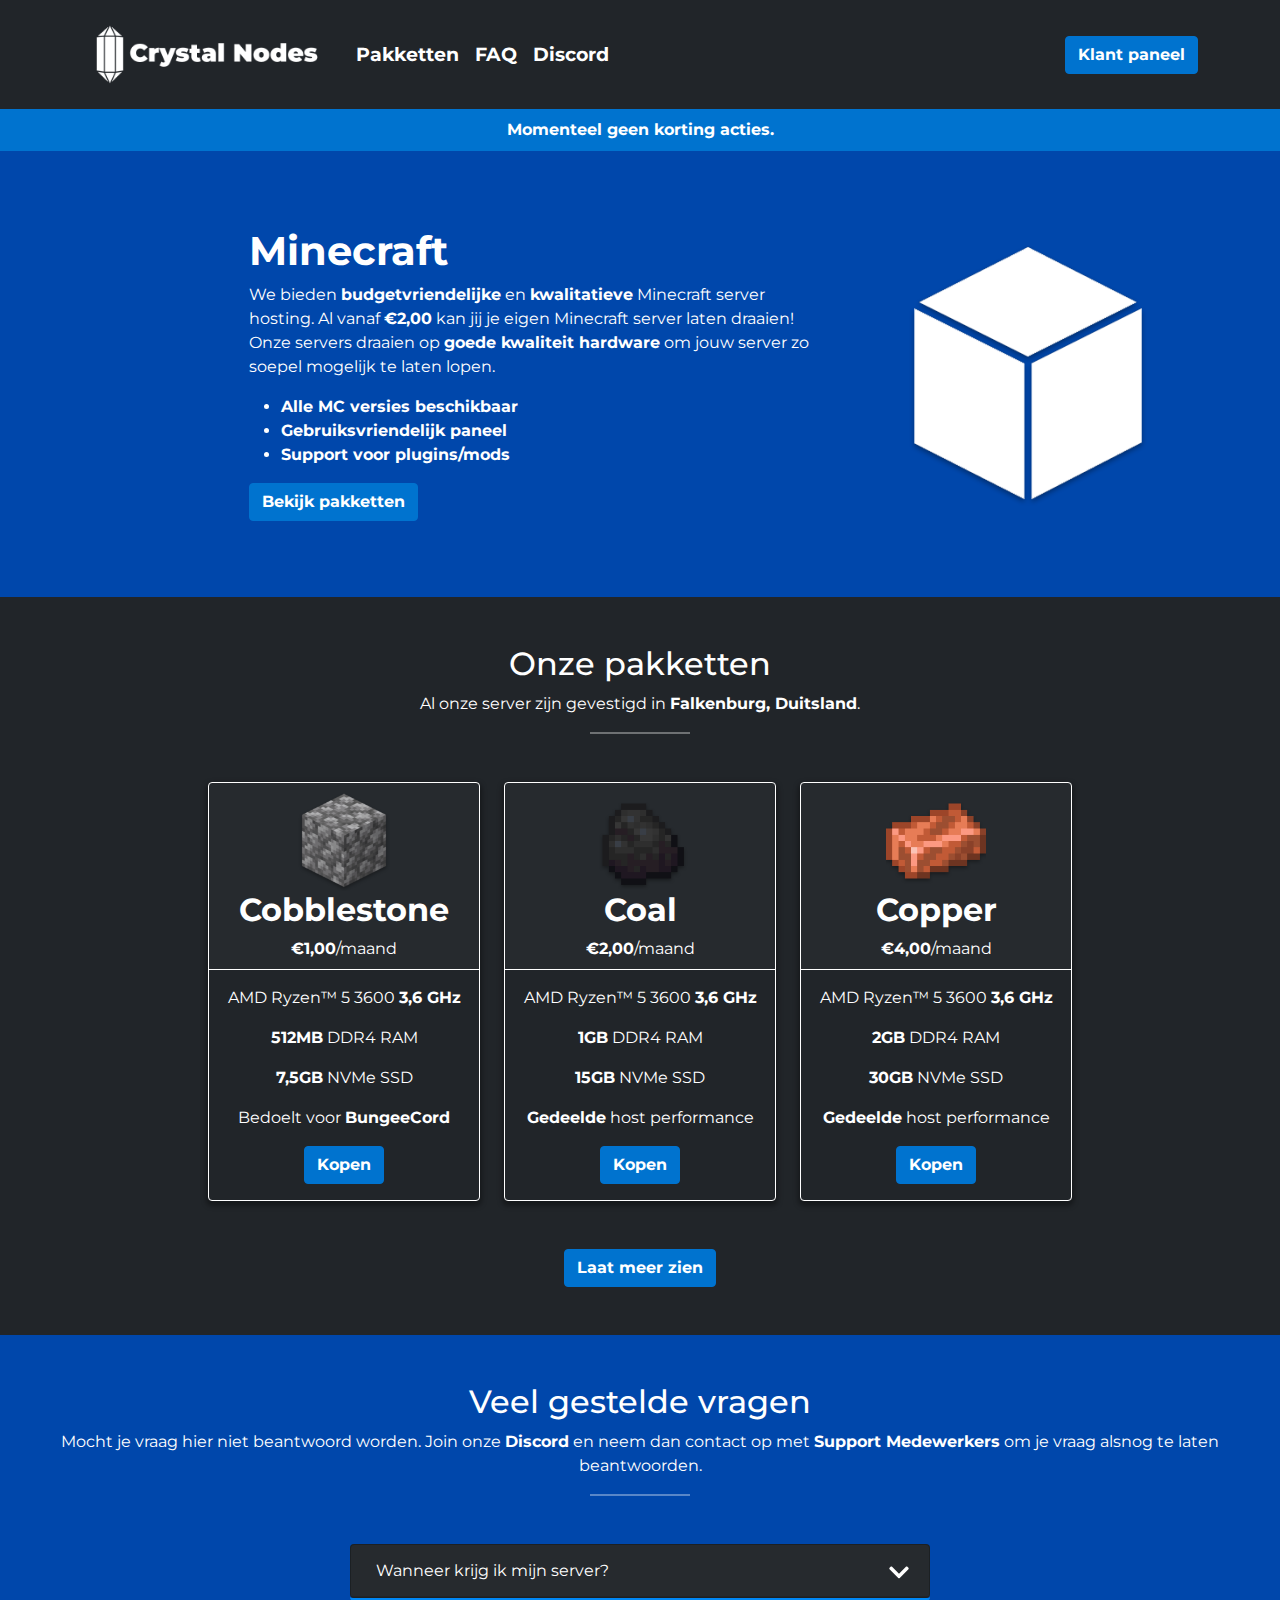
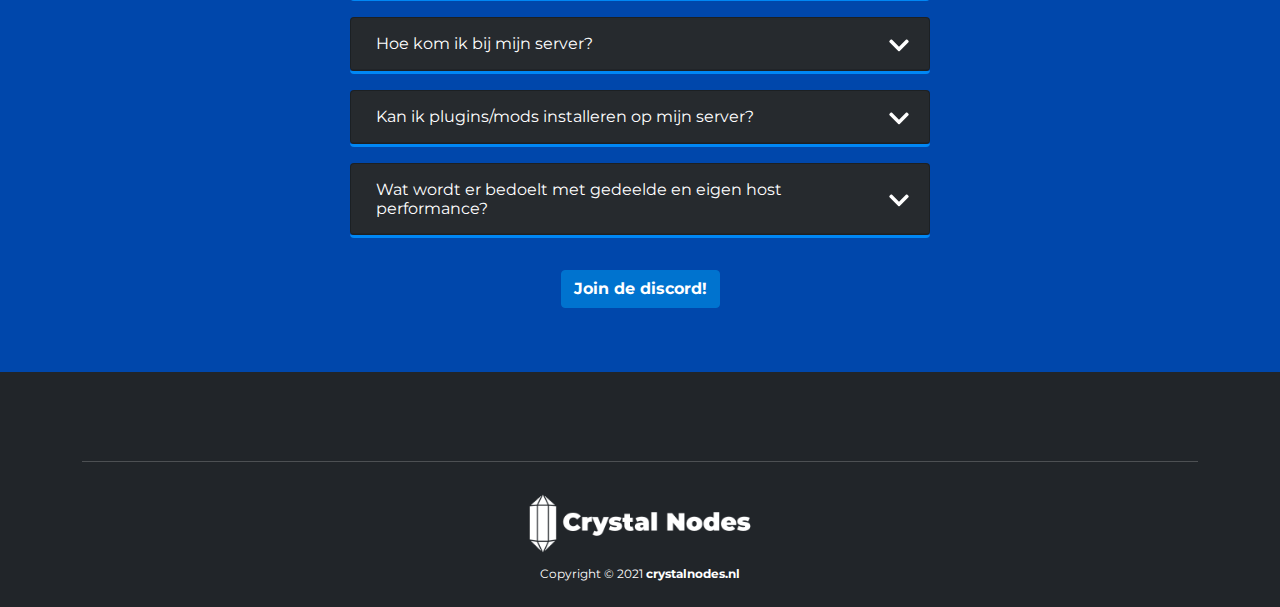
==== commit 07921aea: "Kleine aanpassingen" ====
--- a/hosting/index.html
+++ b/hosting/index.html
@@ -68,7 +68,7 @@
                 <a class="btn btn-primary" href="#pakketten" role="button">Bekijk pakketten</a>
             </div>
             <div class="col-lg-2 desktop-only">
-                <img src="images/banner-2.png" alt="Banner image" width="400">
+                <img class="hover-effect" src="images/simple-block.png" alt="Banner image" width="350">
             </div>
         </div>
     </div>
--- a/hosting/css/main.css
+++ b/hosting/css/main.css
@@ -159,6 +159,15 @@
     transition: 0.25s linear;
 }
 
+.hover-effect {
+    transition: 0.1s linear;
+}
+
+.hover-effect:hover {
+    transform: scale(1.025);
+    transition: 0.25s linear;
+}
+
 .bg-trueblue {
     background-color: rgb(0,115,207);
 }
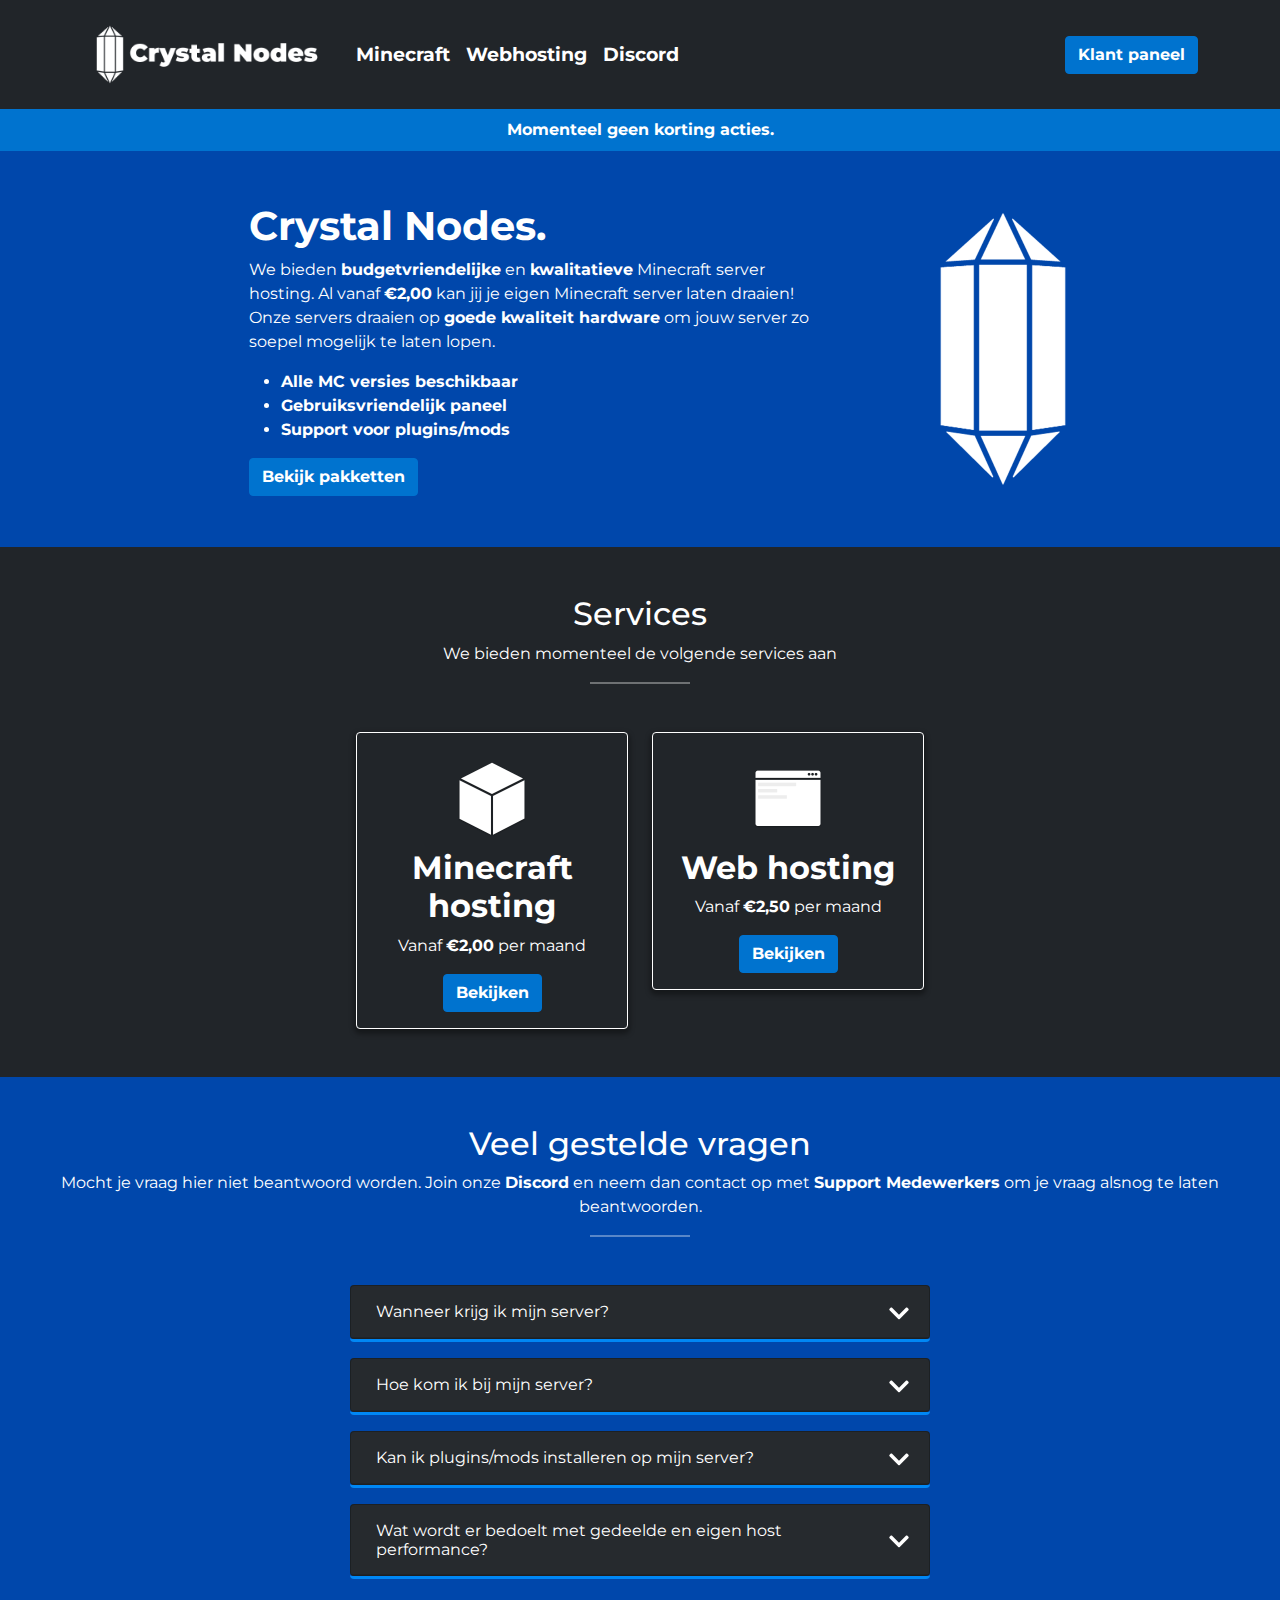
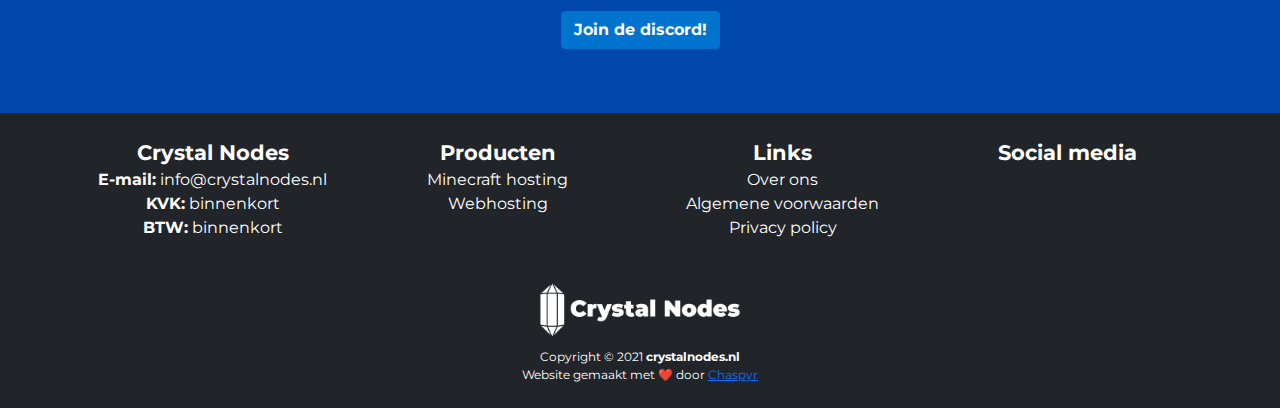
==== commit 89ef358c: "URL aanpassingen" ====
--- a/hosting/index.html
+++ b/hosting/index.html
@@ -8,8 +8,13 @@
     <!-- SEO tags -->
     <title>Crystal Nodes | Goedkope Minecraft server hosting!</title>
     <meta name="description" content="We bieden budgetvriendelijke en kwalitatieve Minecraft server hosting. Al vanaf €2,00 kan jij je eigen Minecraft server laten draaien! Onze servers draaien op goede kwaliteit hardware om jouw server zo soepel mogelijk te laten lopen.">
+    <meta property="og:type" content="website">
     <meta name="og:title" property="og:title" content="Crystal Nodes | Goedkope Minecraft server hosting!">
+    <meta property="og:description" content="We bieden budgetvriendelijke en kwalitatieve Minecraft server hosting. Al vanaf €2,00 kan jij je eigen Minecraft server laten draaien! Onze servers draaien op goede kwaliteit hardware om jouw server zo soepel mogelijk te laten lopen.">
+    <meta property="og:url" content="https://www.crystalnodes.nl">
+    <meta property="og:image" content="images/logo.png">
     <meta name="robots" content="index, follow">
+    <link rel="canonical" href="https://www.crystalnodes.nl">
     <!-- CSS tags -->
     <link rel="stylesheet" href="css/main.css">
     <link rel="stylesheet" href="css/bootstrap.min.css">
@@ -23,7 +28,7 @@
 <body>
     <nav class="navbar navbar-expand-lg navbar-dark bg-dark">
         <div class="container">
-            <a class="navbar-brand" href="#">
+            <a class="navbar-brand" href="">
                 <img src="images/logo.png" alt="Crystal Nodes logo" width="250">
             </a>
             <button class="navbar-toggler" type="button" data-bs-toggle="collapse" data-bs-target="#navbarsExample07" aria-controls="navbarsExample07" aria-expanded="false" aria-label="Toggle navigation">
@@ -32,10 +37,10 @@
             <div class="collapse navbar-collapse" id="navbarsExample07">
                 <ul class="navbar-nav me-auto mb-2 mb-lg-0">
                     <li class="nav-item">
-                        <a class="nav-link" href="#pakketten">Pakketten</a>
+                        <a class="nav-link" href="minecraft">Minecraft</a>
                     </li>
                     <li class="nav-item">
-                        <a class="nav-link" href="#FAQ">FAQ</a>
+                        <a class="nav-link" href="webhosting">Webhosting</a>
                     </li>
                     <li class="nav-item">
                         <a class="nav-link" href="http://discord.crystalnodes.nl/" target="_blank"><i class="fab fa-discord"></i> Discord</a>
@@ -58,7 +63,7 @@
     <div class="container-fluid bg-cobalt text-white p-5">
         <div class="row justify-content-center align-items-center">
             <div class="col-lg-6">
-                <h1><strong id="h1"></strong></h1>
+                <h1><strong>Crystal Nodes.</strong></h1>
                 <p>We bieden <strong>budgetvriendelijke</strong> en <strong>kwalitatieve</strong> Minecraft server hosting. Al vanaf <strong>€2,00</strong> kan jij je eigen Minecraft server laten draaien! Onze servers draaien op <strong>goede kwaliteit hardware</strong> om jouw server zo soepel mogelijk te laten lopen.</p>
                 <ul>
                     <li><strong>Alle MC versies beschikbaar</strong></li>
@@ -68,261 +73,36 @@
                 <a class="btn btn-primary" href="#pakketten" role="button">Bekijk pakketten</a>
             </div>
             <div class="col-lg-2 desktop-only">
-                <img class="hover-effect" src="images/simple-block.png" alt="Banner image" width="350">
+                <img class="hover-effect" src="images/favicon.png" alt="Banner image" width="300">
             </div>
         </div>
     </div>
     <div class="container-fluid bg-dark text-white text-center" id="pakketten">
         <div class="row pakketten pt-5 justify-content-center">
-            <h2>Onze pakketten</h2>
-            <p>Al onze server zijn gevestigd in <strong>Falkenburg, Duitsland</strong>.</p>
+            <h2>Services</h2>
+            <p>We bieden momenteel de volgende services aan</p>
             <div class="divider"></div>
         </div>
         <div class="row justify-content-center p-5">
             <div class="col-lg-3">
                 <div class="card card-hover">
-                    <div class="card-header">
-                        <img class="icon" src="images/icons/cobblestone.png" alt="Cobblestone icon">
-                        <h2><strong>Cobblestone</strong></h2>
-                        <p><strong>€1,00</strong>/maand</p>
-                    </div>
                     <div class="card-body">
-                        <p class="card-text">AMD Ryzen™ 5 3600 <strong>3,6 GHz</strong></p>
-                        <p class="card-text"><strong>512MB</strong> DDR4 RAM</p>
-                        <p class="card-text"><strong>7,5GB</strong> NVMe SSD</p>
-                        <p class="card-text">Bedoelt voor <strong>BungeeCord</strong></p>
-                        <a href="#" class="btn btn-primary">
-                            <i class="fas fa-shopping-cart"></i>
-                            Kopen
-                        </a>
+                        <img class="icon" src="images/minecraft-hosting.png" alt="Minecraft hosting icon">
+                        <h2><strong>Minecraft hosting</strong></h2>
+                        <p class="card-text">Vanaf <strong>€2,00</strong> per maand</p>
+                        <a href="minecraft" class="btn btn-primary">Bekijken</a>
                     </div>
                 </div>
             </div>
             <div class="col-lg-3">
                 <div class="card card-hover">
-                    <div class="card-header">
-                        <img class="icon" src="images/icons/coal.png" alt="Coal icon">
-                        <h2><strong>Coal</strong></h2>
-                        <p><strong>€2,00</strong>/maand</p>
-                    </div>
                     <div class="card-body">
-                        <p class="card-text">AMD Ryzen™ 5 3600 <strong>3,6 GHz</strong></p>
-                        <p class="card-text"><strong>1GB</strong> DDR4 RAM</p>
-                        <p class="card-text"><strong>15GB</strong> NVMe SSD</p>
-                        <p class="card-text"><strong>Gedeelde</strong> host performance</p>
-                        <a href="#" class="btn btn-primary">
-                            <i class="fas fa-shopping-cart"></i>
-                            Kopen
-                        </a>
-                    </div>
-                </div>
-            </div>
-            <div class="col-lg-3">
-                <div class="card card-hover">
-                    <div class="card-header">
-                        <img class="icon" src="images/icons/copper.png" alt="Copper icon">
-                        <h2><strong>Copper</strong></h2>
-                        <p><strong>€4,00</strong>/maand</p>
-                    </div>
-                    <div class="card-body">
-                        <p class="card-text">AMD Ryzen™ 5 3600 <strong>3,6 GHz</strong></p>
-                        <p class="card-text"><strong>2GB</strong> DDR4 RAM</p>
-                        <p class="card-text"><strong>30GB</strong> NVMe SSD</p>
-                        <p class="card-text"><strong>Gedeelde</strong> host performance</p>
-                        <a href="#" class="btn btn-primary">
-                            <i class="fas fa-shopping-cart"></i>
-                            Kopen
-                        </a>
-                    </div>
-                </div>
-            </div>
-        </div>
-        <div class="row justify-content-center p-5 hidden" id="pakketten1">
-            <div class="col-lg-3">
-                <div class="card card-hover">
-                    <div class="card-header">
-                        <img class="icon" src="images/icons/iron.png" alt="Iron icon">
-                        <h2><strong>Iron</strong></h2>
-                        <p><strong>€6,00</strong>/maand</p>
-                    </div>
-                    <div class="card-body">
-                        <p class="card-text">AMD Ryzen™ 5 3600 <strong>3,6 GHz</strong></p>
-                        <p class="card-text"><strong>3GB</strong> DDR4 RAM</p>
-                        <p class="card-text"><strong>45GB</strong> NVMe SSD</p>
-                        <p class="card-text"><strong>Gedeelde</strong> host performance</p>
-                        <a href="#" class="btn btn-primary">
-                            <i class="fas fa-shopping-cart"></i>
-                            Kopen
-                        </a>
-                    </div>
-                </div>
-            </div>
-            <div class="col-lg-3">
-                <div class="card card-hover">
-                    <div class="card-header">
-                        <div class="extra-tekst">
-                            <p><strong>Meest populair!</strong></p>
-                        </div>
-                        <img class="icon" src="images/icons/gold.png" alt="Gold icon">
-                        <h2><strong>Gold</strong></h2>
-                        <p><strong>€8,00</strong>/maand</p>
-                    </div>
-                    <div class="card-body">
-                        <p class="card-text">AMD Ryzen™ 5 3600 <strong>3,6 GHz</strong></p>
-                        <p class="card-text"><strong>4GB</strong> DDR4 RAM</p>
-                        <p class="card-text"><strong>60GB</strong> NVMe SSD</p>
-                        <p class="card-text"><strong>Gedeelde</strong> host performance</p>
-                        <a href="#" class="btn btn-primary">
-                            <i class="fas fa-shopping-cart"></i>
-                            Kopen
-                        </a>
-                    </div>
-                </div>
-            </div>
-            <div class="col-lg-3">
-                <div class="card card-hover">
-                    <div class="card-header">
-                        <img class="icon" src="images/icons/redstone.png" alt="Redstone icon">
-                        <h2><strong>Redstone</strong></h2>
-                        <p><strong>€10,00</strong>/maand</p>
-                    </div>
-                    <div class="card-body">
-                        <p class="card-text">AMD Ryzen™ 5 3600 <strong>3,6 GHz</strong></p>
-                        <p class="card-text"><strong>5GB</strong> DDR4 RAM</p>
-                        <p class="card-text"><strong>75GB</strong> NVMe SSD</p>
-                        <p class="card-text"><strong>Gedeelde</strong> host performance</p>
-                        <a href="#" class="btn btn-primary">
-                            <i class="fas fa-shopping-cart"></i>
-                            Kopen
-                        </a>
-                    </div>
-                </div>
-            </div>
-        </div>
-        <div class="row justify-content-center p-5 hidden" id="pakketten2">
-            <div class="col-lg-3">
-                <div class="card card-hover">
-                    <div class="card-header">
-                        <img class="icon" src="images/icons/lapis.png" alt="Lapis icon">
-                        <h2><strong>Lapis</strong></h2>
-                        <p><strong>€12,00</strong>/maand</p>
-                    </div>
-                    <div class="card-body">
-                        <p class="card-text">AMD Ryzen™ 5 3600 <strong>3,6 GHz</strong></p>
-                        <p class="card-text"><strong>6GB</strong> DDR4 RAM</p>
-                        <p class="card-text"><strong>90GB</strong> NVMe SSD</p>
-                        <p class="card-text"><strong>Gedeelde</strong> host performance</p>
-                        <a href="#" class="btn btn-primary">
-                            <i class="fas fa-shopping-cart"></i>
-                            Kopen
-                        </a>
-                    </div>
-                </div>
-            </div>
-            <div class="col-lg-3">
-                <div class="card card-hover">
-                    <div class="card-header">
-                        <img class="icon" src="images/icons/emerald.png" alt="Emerald icon">
-                        <h2><strong>Emerald</strong></h2>
-                        <p><strong>€14,00</strong>/maand</p>
-                    </div>
-                    <div class="card-body">
-                        <p class="card-text">AMD Ryzen™ 5 3600 <strong>3,6 GHz</strong></p>
-                        <p class="card-text"><strong>7GB</strong> DDR4 RAM</p>
-                        <p class="card-text"><strong>105GB</strong> NVMe SSD</p>
-                        <p class="card-text"><strong>Gedeelde</strong> host performance</p>
-                        <a href="#" class="btn btn-primary">
-                            <i class="fas fa-shopping-cart"></i>
-                            Kopen
-                        </a>
-                    </div>
-                </div>
-            </div>
-            <div class="col-lg-3">
-                <div class="card card-hover">
-                    <div class="card-header">
-                        <img class="icon" src="images/icons/diamond.png" alt="Diamond icon">
-                        <h2><strong>Diamond</strong></h2>
-                        <p><strong>€16,00</strong>/maand</p>
-                    </div>
-                    <div class="card-body">
-                        <p class="card-text">AMD Ryzen™ 5 3600 <strong>3,6 GHz</strong></p>
-                        <p class="card-text"><strong>8GB</strong> DDR4 RAM</p>
-                        <p class="card-text"><strong>120GB</strong> NVMe SSD</p>
-                        <p class="card-text"><strong>Gedeelde</strong> host performance</p>
-                        <a href="#" class="btn btn-primary">
-                            <i class="fas fa-shopping-cart"></i>
-                            Kopen
-                        </a>
-                    </div>
-                </div>
-            </div>
-        </div>
-        <div class="row justify-content-center p-5 hidden" id="pakketten3">
-            <div class="col-lg-3">
-                <div class="card card-hover card-gold">
-                    <div class="card-header card-header-gold">
-                        <img class="icon" src="images/icons/netherite.png" alt="Netherite icon">
-                        <h2><strong>Netherite</strong></h2>
-                        <p><strong>€22,00</strong>/maand</p>
-                    </div>
-                    <div class="card-body">
-                        <p class="card-text">AMD Ryzen™ 5 3600 <strong>3,6 GHz</strong></p>
-                        <p class="card-text"><strong>12GB</strong> DDR4 RAM</p>
-                        <p class="card-text"><strong>180GB</strong> NVMe SSD</p>
-                        <p class="card-text"><strong>Eigen</strong> host performance</p>
-                        <a href="#" class="btn btn-primary">
-                            <i class="fas fa-shopping-cart"></i>
-                            Kopen
-                        </a>
-                    </div>
-                </div>
-            </div>
-            <div class="col-lg-3">
-                <div class="card card-hover card-gold">
-                    <div class="card-header card-header-gold">
-                        <img class="icon" src="images/icons/obsidian.png" alt="Obsidian icon">
-                        <h2><strong>Obsidian</strong></h2>
-                        <p><strong>€28,00</strong>/maand</p>
-                    </div>
-                    <div class="card-body">
-                        <p class="card-text">AMD Ryzen™ 5 3600 <strong>3,6 GHz</strong></p>
-                        <p class="card-text"><strong>16GB</strong> DDR4 RAM</p>
-                        <p class="card-text"><strong>240GB</strong> NVMe SSD</p>
-                        <p class="card-text"><strong>Eigen</strong> host performance</p>
-                        <a href="#" class="btn btn-primary">
-                            <i class="fas fa-shopping-cart"></i>
-                            Kopen
-                        </a>
-                    </div>
-                </div>
-            </div>
-            <div class="col-lg-3">
-                <div class="card card-hover card-gold">
-                    <div class="card-header card-header-gold">
-                        <div class="extra-tekst">
-                            <p><strong>Beste voor je prijs!</strong></p>
-                        </div>
-                        <img class="icon" src="images/icons/bedrock.png" alt="Bedrock icon">
-                        <h2><strong>Bedrock</strong></h2>
-                        <p><strong>€56,00</strong>/maand</p>
-                    </div>
-                    <div class="card-body">
-                        <p class="card-text">AMD Ryzen™ 5 3600 <strong>3,6 GHz</strong></p>
-                        <p class="card-text"><strong>32GB</strong> DDR4 RAM</p>
-                        <p class="card-text"><strong>480GB</strong> NVMe SSD</p>
-                        <p class="card-text"><strong>Eigen</strong> host performance</p>
-                        <a href="#" class="btn btn-primary">
-                            <i class="fas fa-shopping-cart"></i>
-                            Kopen
-                        </a>
-                    </div>
-                </div>
-            </div>
-        </div>
-        <div class="row pakketten pb-5">
-            <div class="col">
-                <button type="button" class="btn btn-primary" id="pakkettenBtn">Laat meer zien</button>
+                        <img class="icon" src="images/web-hosting.png" alt="Web hosting icon">
+                        <h2><strong>Web hosting</strong></h2>
+                        <p class="card-text">Vanaf <strong>€2,50</strong> per maand</p>
+                        <a href="webhosting" class="btn btn-primary">Bekijken</a>
+                    </div>
+                </div>
             </div>
         </div>
     </div>
@@ -407,21 +187,48 @@
         </div>
     </div>
     <footer class="bg-dark text-white py-4">
-        <div class="container text-center">
-            <p class="socials">
-                <a href="http://discord.crystalnodes.nl/" target="_blank">
-                    <i class="fab fa-discord"></i>
-                </a>
-                <a href="#" target="_blank">
-                    <i class="fab fa-twitter"></i>
-                </a>
-            </p>
-            <img src="images/logo.png" alt="Crystal Nodes logo" width="250">
-            <p class="m-0 copyright">
-               Copyright &copy; 2021 <strong>crystalnodes.nl</strong>
-            </p>
-        </div>
-      </footer>
+        <div class="container">
+            <div class="row justify-content-center text-center pb-3">
+                <div class="col-lg-3">
+                    <ul>
+                        <li class="list-title"><strong>Crystal Nodes</strong></li>
+                        <li><i class="fas fa-envelope"></i> <strong>E-mail:</strong> info@crystalnodes.nl</li>
+                        <li><i class="fas fa-user-check"></i> <strong>KVK:</strong> binnenkort</li>
+                        <li><i class="fas fa-percent"></i> <strong>BTW:</strong> binnenkort</li>
+                    </ul>
+                </div>
+                <div class="col-lg-3">
+                    <ul>
+                        <li class="list-title"><strong>Producten</strong></li>
+                        <li><a href="#">Minecraft hosting</a></li>
+                        <li><a href="#">Webhosting</a></li>
+                    </ul>
+                </div>
+                <div class="col-lg-3">
+                    <ul>
+                        <li class="list-title"><strong>Links</strong></li>
+                        <li><a href="#">Over ons</a></li>
+                        <li><a href="#">Algemene voorwaarden</a></li>
+                        <li><a href="#">Privacy policy</a></li>
+                    </ul>
+                </div>
+                <div class="col-lg-3">
+                    <ul>
+                        <li class="list-title"><strong>Social media</strong></li>
+                        <li>
+                            <a href="http://discord.crystalnodes.nl/" target="_blank"><i class="fab fa-discord"></i></a>
+                            <a href="#" target="_blank"><i class="fab fa-twitter"></i></a>
+                        </li>
+                    </ul>
+                </div>
+            </div>
+            <div class="row justify-content-center text-center">
+                <img class="footer-logo" src="images/logo.png" alt="Crystal Nodes logo">
+                <p class="m-0 copyright">Copyright &copy; 2021 <strong>crystalnodes.nl</strong></p>
+                <p class="m-0 copyright">Website gemaakt met ❤️ door <a href="https://chaspyr.xyz" target="_blank">Chaspyr</a></p>
+            </div>
+        </div>
+    </footer>
     <script src="js/bootstrap.bundle.min.js"></script>
     <script src="js/pakketten.js"></script>
     <script src="js/h1.js"></script>
--- a/hosting/css/main.css
+++ b/hosting/css/main.css
@@ -135,12 +135,6 @@
 .divider {
     width: 100px !important;
     border: 1px solid rgba(255,255,255,0.35);
-}
-
-.socials {
-    padding-bottom: 20px;
-    margin-bottom: 20px !important;
-    border-bottom: 1px solid rgba(255,255,255,0.20);
 }
 
 .fa-question-circle {
@@ -187,4 +181,34 @@
     -webkit-box-shadow: 0px 1px 2px 1px rgba(0,0,0,0.15);
     -moz-box-shadow: 0px 1px 2px 1px rgba(0,0,0,0.15);
     box-shadow: 0px 1px 2px 1px rgba(0,0,0,0.15);
+}
+
+.footer-logo {
+    width: 250px !important;
+}
+
+footer ul {
+    padding: 0 !important;
+}
+
+footer ul li {
+    list-style-type: none;
+}
+
+footer ul li a {
+    text-decoration: none;
+    color: white;
+    transition: .15s;
+}
+
+footer ul li a:hover {
+    color: rgb(0, 135, 245) !important;
+}
+
+footer ul li a i {
+    font-size: 30px;
+}
+
+.list-title {
+    font-size: 1.3em;
 }